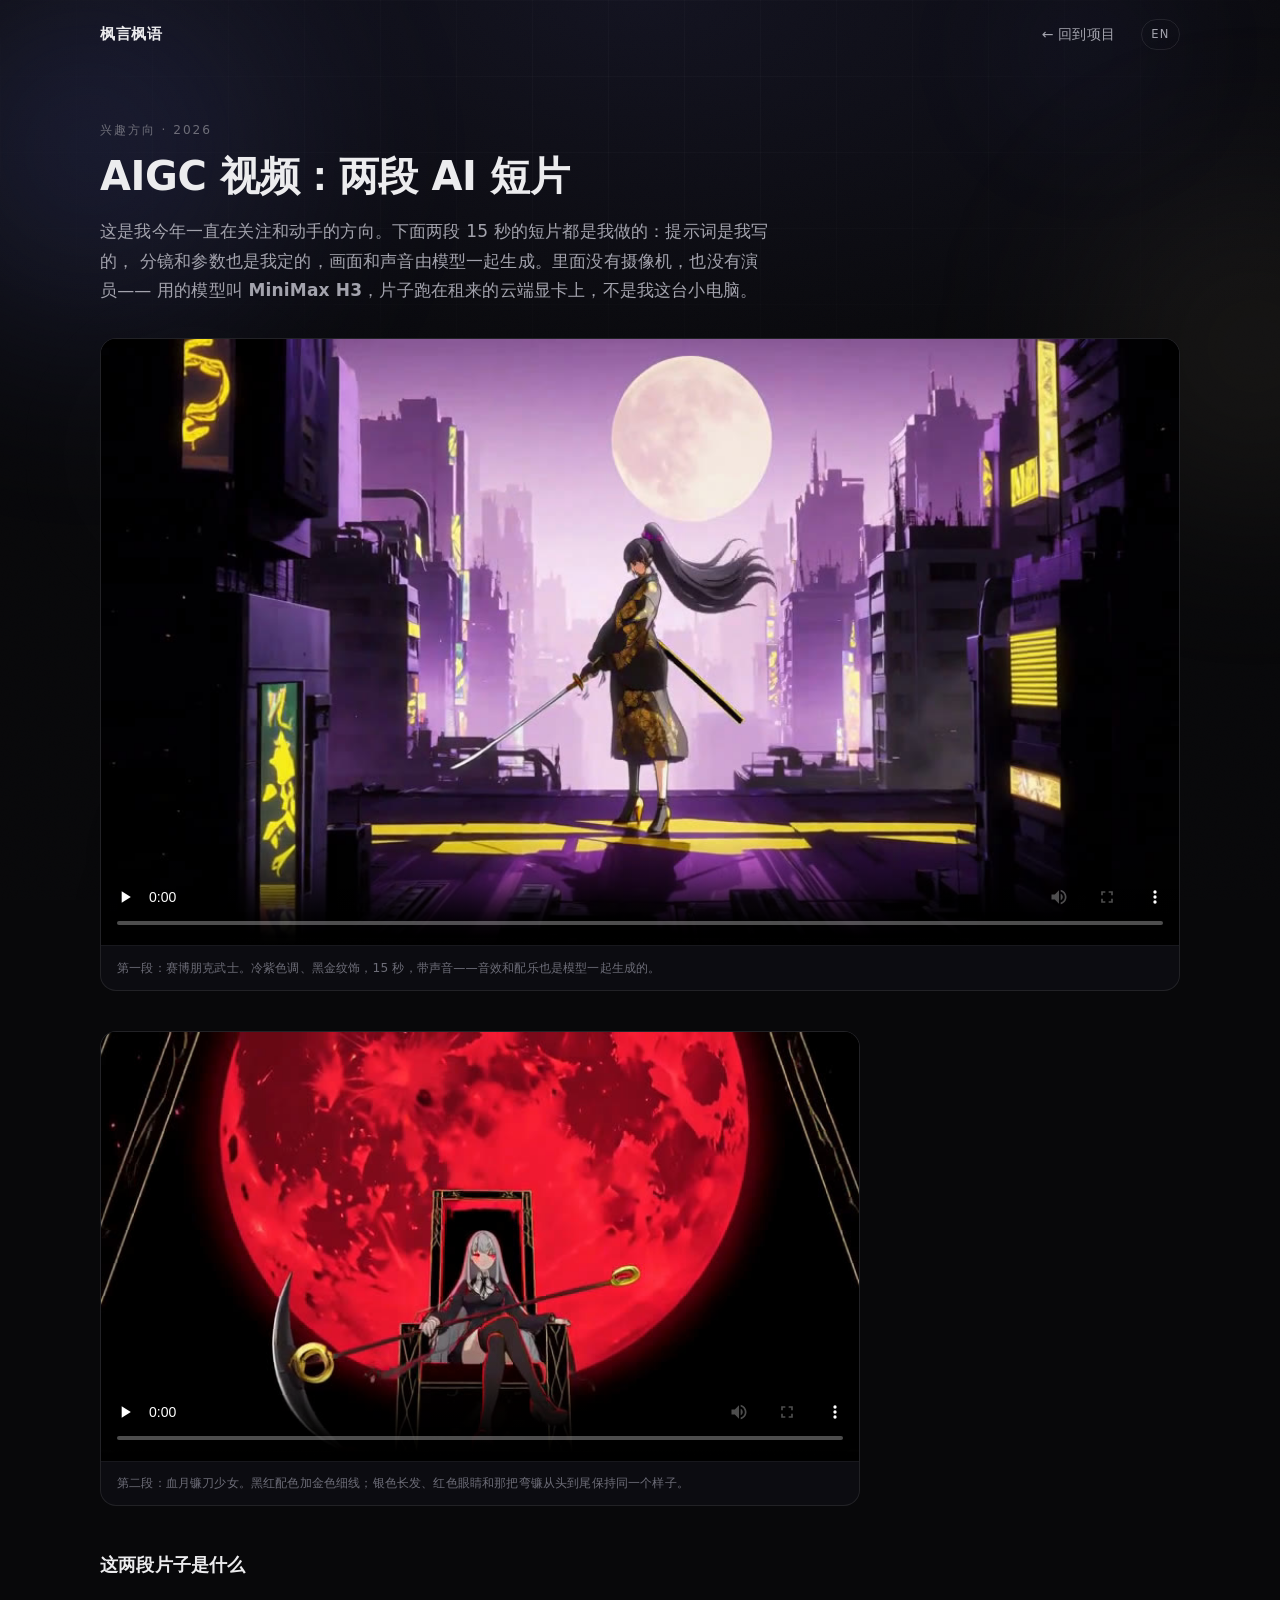
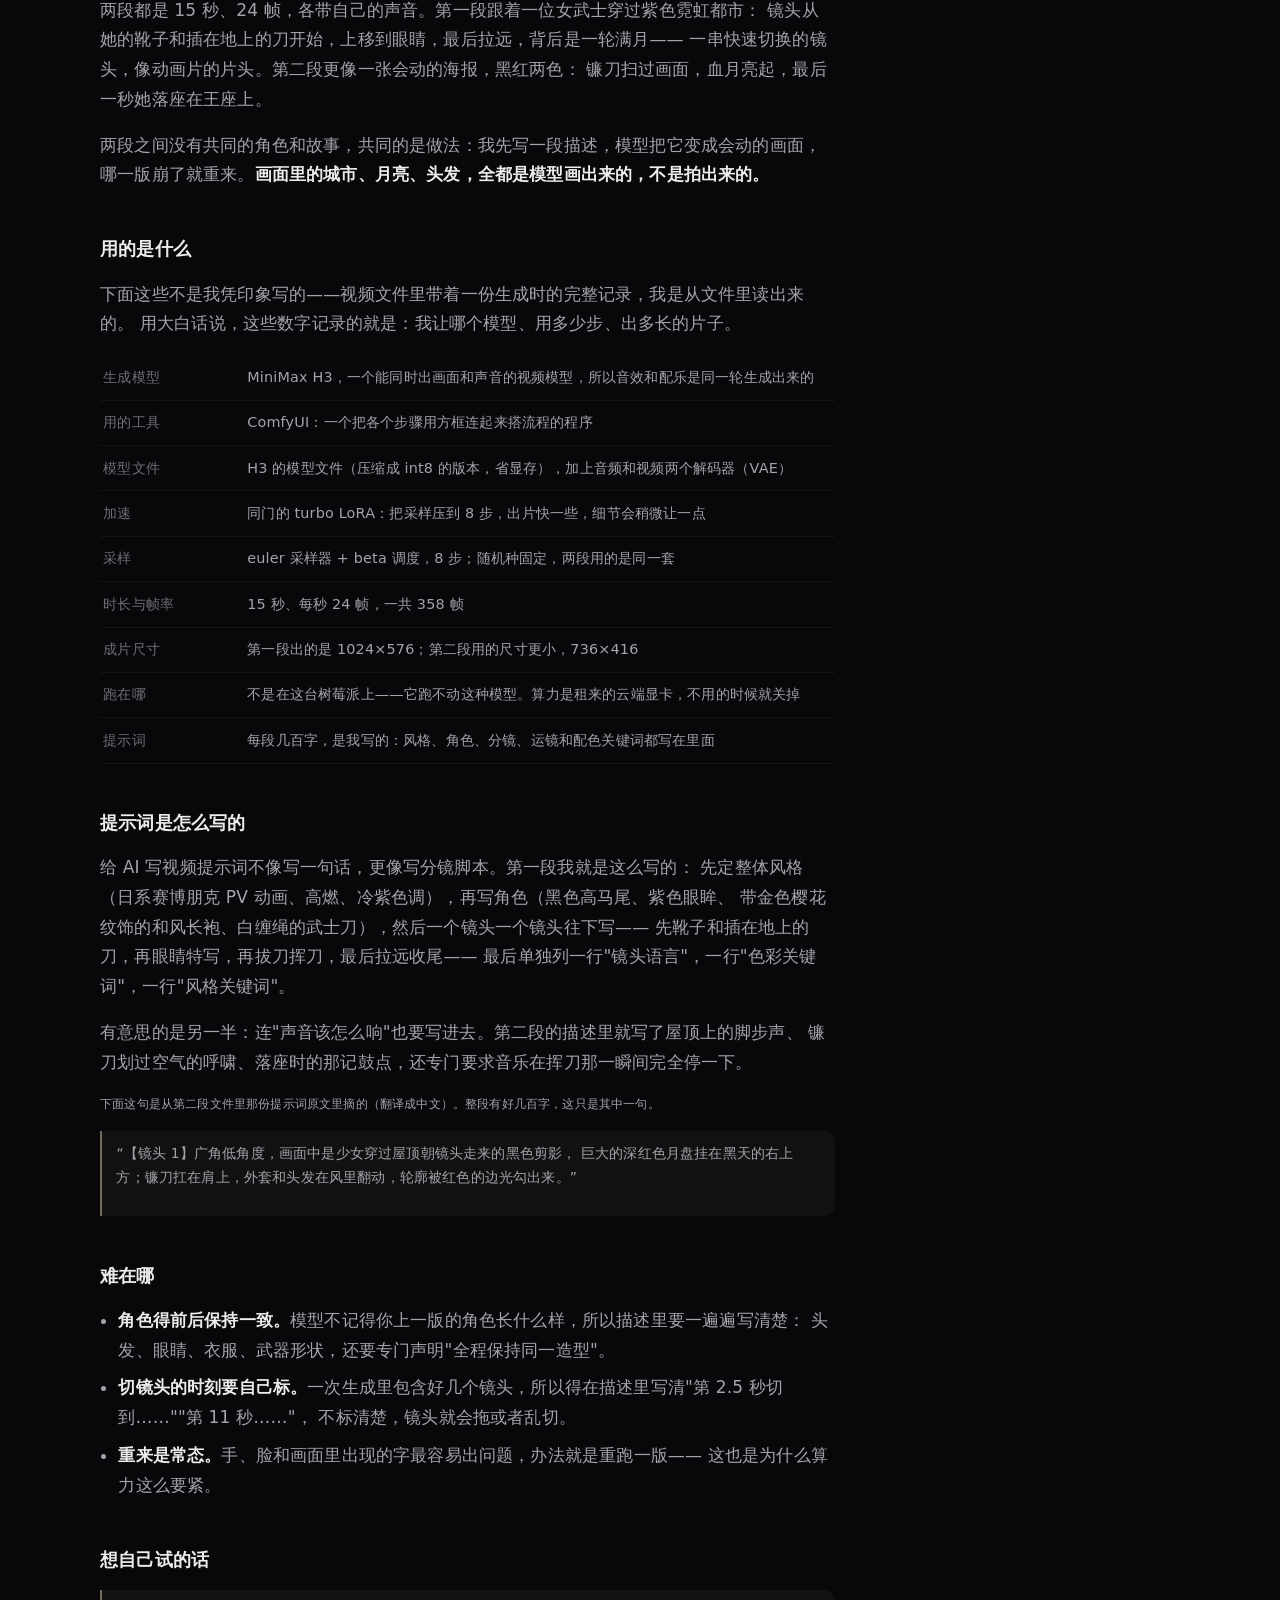
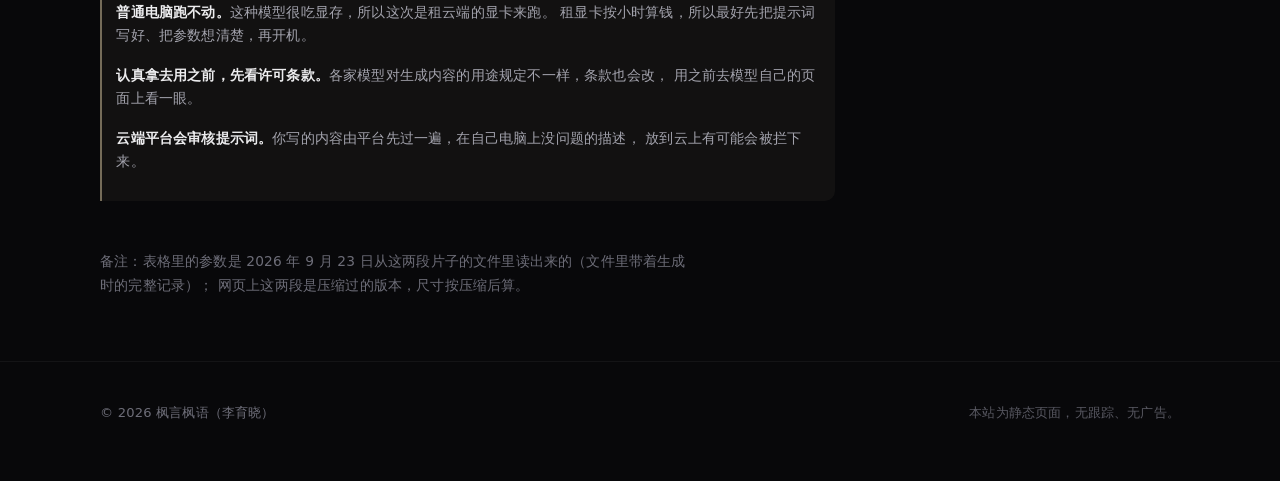
==== projects/aigc.html @ 2cfdd67f "AIGC 板块新增两段 AI 短片 + 详情页 projects/aigc.html - 新建 projects/aigc.html：两段 15 秒成片（紫色赛博朋克武士 / 黑红血月镰刀少女），  " ====
<!DOCTYPE html>
<html lang="zh-CN">
<head>
<meta charset="utf-8">
<meta name="viewport" content="width=device-width, initial-scale=1">
<title data-en="AIGC video · Feng Yan Feng Yu">AIGC 视频：两段 AI 短片 · 枫言枫语</title>
<meta name="description" content="两段 15 秒的 AI 生成短片：冷紫色调的赛博朋克武士、黑红色调的血月镰刀少女。画面和声音都由模型生成，用的模型是 MiniMax H3，提示词、分镜和参数都是我自己写的。这一页放成片，也说清它们是怎么做出来的。"
      data-en-content="Two 15-second AI-generated short clips: a cyberpunk swordswoman in cold purple, and a scythe girl under a blood moon in black and red. Picture and sound both come out of the model; the model is MiniMax H3, and the prompts, shot list and settings are written by me. This page shows the clips and explains how they were made.">
<meta name="theme-color" content="#08080a">
<link rel="icon" href="data:image/svg+xml,%3Csvg xmlns='http://www.w3.org/2000/svg' viewBox='0 0 64 64'%3E%3Crect width='64' height='64' rx='14' fill='%230d0d12'/%3E%3Crect x='12' y='17' width='40' height='30' rx='7' fill='%23ececee'/%3E%3Ccircle cx='23' cy='32' r='4' fill='%23d9c8a1'/%3E%3Crect x='33' y='29' width='13' height='6' rx='3' fill='%230d0d12'/%3E%3C/svg%3E">
<script>
  document.documentElement.classList.add('js');
  /* 上次选了英文就先把标记打上（文字由 assets/main.js 换），免得版式先闪一下中文的 */
  try {
    if (localStorage.getItem('site-lang') === 'en') document.documentElement.classList.add('lang-en');
  } catch (e) {}
</script>
<link rel="stylesheet" href="../assets/style.css?v=20260923a">
</head>
<body>

<a class="skip" href="#main" data-en="Skip to content">跳到正文</a>

<div class="bg" aria-hidden="true">
  <div class="bg__far" data-depth="0.10">
    <span class="blob blob--1"></span>
    <span class="blob blob--2"></span>
    <span class="blob blob--3"></span>
  </div>
  <div class="bg__mid" data-depth="0.26">
    <span class="glow glow--1"></span>
    <span class="glow glow--2"></span>
  </div>
  <div class="bg__grid"></div>
  <div class="bg__noise"></div>
</div>

<header class="nav" id="nav">
  <div class="wrap nav__inner">
    <a class="nav__brand" href="../index.html">枫言枫语</a>
    <nav class="nav__links" aria-label="页面导航" data-en-aria-label="Page navigation">
      <a href="../index.html#projects" data-en="← Back to projects">← 回到项目</a>
      <button class="nav__lang" id="langBtn" type="button" aria-label="Switch to English">EN</button>
    </nav>
  </div>
</header>

<main class="doc wrap" id="main">
  <p class="doc__meta reveal" data-en="Interest · 2026">兴趣方向 · 2026</p>
  <h1 class="doc__title reveal" style="--d:.06s" data-en="AIGC video: two AI short clips">AIGC 视频：两段 AI 短片</h1>
  <p class="doc__lead reveal" style="--d:.12s"
     data-en-html="This is the direction I have been following and learning this year. The two 15-second clips below are both mine: I wrote the prompts, chose the shots and set the parameters, and the model produced the picture and the sound together. There is no camera and no actor — everything in them was generated by a model called <b>MiniMax H3</b>, and the work ran on a rented cloud GPU rather than on my own little computer.">
    这是我今年一直在关注和动手的方向。下面两段 15 秒的短片都是我做的：提示词是我写的，
    分镜和参数也是我定的，画面和声音由模型一起生成。里面没有摄像机，也没有演员——
    用的模型叫 <b>MiniMax H3</b>，片子跑在租来的云端显卡上，不是我这台小电脑。
  </p>

  <figure class="doc__figure reveal" style="--d:.18s">
    <video class="doc__video" controls playsinline preload="none"
           width="1024" height="576"
           poster="../assets/img/aigc-sword-poster.jpg"
           aria-label="播放第一段短片：紫色赛博都市里的女武士" data-en-aria-label="Play the first clip: a swordswoman in a purple cyberpunk city">
      <source src="../assets/video/aigc-sword.mp4" type="video/mp4">
      <p data-en-html="Your browser cannot play this video directly. <a href=&quot;../assets/video/aigc-sword.mp4&quot;>Download it here</a>.">
        你的浏览器不能直接播放这段视频，<a href="../assets/video/aigc-sword.mp4">点这里下载观看</a>。
      </p>
    </video>
    <figcaption data-en="Clip 1: a cyberpunk swordswoman. Cold purple, black-and-gold trim, 15 seconds, with sound — the sound effects and the music were generated by the model as well.">
      第一段：赛博朋克武士。冷紫色调、黑金纹饰，15 秒，带声音——音效和配乐也是模型一起生成的。
    </figcaption>
  </figure>

  <figure class="doc__figure doc__figure--sm reveal">
    <video class="doc__video" controls playsinline preload="none"
           width="736" height="416"
           poster="../assets/img/aigc-reaper-poster.jpg"
           aria-label="播放第二段短片：血月下坐在王座上的镰刀少女" data-en-aria-label="Play the second clip: a scythe girl on a throne under a blood moon">
      <source src="../assets/video/aigc-reaper.mp4" type="video/mp4">
      <p data-en-html="Your browser cannot play this video directly. <a href=&quot;../assets/video/aigc-reaper.mp4&quot;>Download it here</a>.">
        你的浏览器不能直接播放这段视频，<a href="../assets/video/aigc-reaper.mp4">点这里下载观看</a>。
      </p>
    </video>
    <figcaption data-en="Clip 2: a scythe girl under a blood moon. Black, red and thin gold lines; her silver hair, red eyes and the curved scythe stay the same from the first shot to the last.">
      第二段：血月镰刀少女。黑红配色加金色细线；银色长发、红色眼睛和那把弯镰从头到尾保持同一个样子。
    </figcaption>
  </figure>

  <section class="doc__section reveal">
    <h2 data-en="What these two clips are">这两段片子是什么</h2>
    <p data-en="Both are 15 seconds long, 24 frames per second, and both have their own sound. The first follows a swords-woman through a purple neon city: the camera opens on her heels and the sword stuck in the ground, moves up past her eye, and ends on a wide shot with a full moon behind her — a series of quick cuts, like the opening sequence of an anime. The second is a poster-style piece in black and red: the scythe sweeps across the screen, the blood moon lights up, and in the last second she drops back into a throne.">
      两段都是 15 秒、24 帧，各带自己的声音。第一段跟着一位女武士穿过紫色霓虹都市：
      镜头从她的靴子和插在地上的刀开始，上移到眼睛，最后拉远，背后是一轮满月——
      一串快速切换的镜头，像动画片的片头。第二段更像一张会动的海报，黑红两色：
      镰刀扫过画面，血月亮起，最后一秒她落座在王座上。
    </p>
    <p data-en-html="The two clips do not share a character or a story; what they share is the way they were made. I wrote a description for each one, the model turned it into moving pictures, and I re-ran it when a shot came out wrong. <b>Whatever you see in the frame — the city, the moon, her hair — was drawn by the model, not photographed.</b>">
      两段之间没有共同的角色和故事，共同的是做法：我先写一段描述，模型把它变成会动的画面，
      哪一版崩了就重来。<b>画面里的城市、月亮、头发，全都是模型画出来的，不是拍出来的。</b>
    </p>
  </section>

  <section class="doc__section reveal">
    <h2 data-en="What I used">用的是什么</h2>
    <p data-en="These rows are not from memory: the video file itself carries a record of the settings that made it, and I read them out of the file. In plain words, the numbers say: the model, the settings and the length I asked for.">
      下面这些不是我凭印象写的——视频文件里带着一份生成时的完整记录，我是从文件里读出来的。
      用大白话说，这些数字记录的就是：我让哪个模型、用多少步、出多长的片子。
    </p>
    <table class="spec">
      <tbody>
        <tr><th data-en="The model">生成模型</th><td data-en="MiniMax H3 — a video model that makes picture and sound together, so the sound effects and the music are part of the same run">MiniMax H3，一个能同时出画面和声音的视频模型，所以音效和配乐是同一轮生成出来的</td></tr>
        <tr><th data-en="The tool">用的工具</th><td data-en="ComfyUI, a program where you connect boxes on a canvas to build the whole run">ComfyUI：一个把各个步骤用方框连起来搭流程的程序</td></tr>
        <tr><th data-en="Model files">模型文件</th><td data-en="H3 model weights compressed to int8 (so they take less video memory), plus the audio VAE and video VAE">H3 的模型文件（压缩成 int8 的版本，省显存），加上音频和视频两个解码器（VAE）</td></tr>
        <tr><th data-en="Speed-up">加速</th><td data-en="A turbo LoRA from the same family: it cuts the sampling to 8 steps, at the cost of a little detail">同门的 turbo LoRA：把采样压到 8 步，出片快一些，细节会稍微让一点</td></tr>
        <tr><th data-en="Sampling">采样</th><td data-en="euler sampler, beta schedule, 8 steps, fixed seed — the same setting for both clips">euler 采样器 + beta 调度，8 步；随机种固定，两段用的是同一套</td></tr>
        <tr><th data-en="Length and frame rate">时长与帧率</th><td data-en="15 seconds, 24 frames per second — 358 frames in all">15 秒、每秒 24 帧，一共 358 帧</td></tr>
        <tr><th data-en="Output size">成片尺寸</th><td data-en="Clip 1 came out at 1024×576; clip 2 was made at a smaller size, 736×416">第一段出的是 1024×576；第二段用的尺寸更小，736×416</td></tr>
        <tr><th data-en="Where it ran">跑在哪</th><td data-en="Not on this Raspberry Pi — it cannot run a model like this. The work ran on a rented cloud GPU, and the machine is switched off when I am not using it">不是在这台树莓派上——它跑不动这种模型。算力是租来的云端显卡，不用的时候就关掉</td></tr>
        <tr><th data-en="The prompt">提示词</th><td data-en="Several hundred characters per clip, written by me: the style, the character, the shot list, the camera moves and the colour words">每段几百字，是我写的：风格、角色、分镜、运镜和配色关键词都写在里面</td></tr>
      </tbody>
    </table>
  </section>

  <section class="doc__section reveal">
    <h2 data-en="How the prompt is written">提示词是怎么写的</h2>
    <p data-en="An AI video prompt is not a sentence, it is closer to a shooting script. For the first clip I wrote, in one block: the overall style (a Japanese cyberpunk promo animation, high-energy, cold purple), the character (black high ponytail, purple eyes, a kimono coat with gold sakura patterns, a sword with a white-wrapped hilt), then the shots one by one — heels and the sword first, then her eye, then the drawing of the blade, then a pull-back — and finally a line each for camera language, colour and style.">
      给 AI 写视频提示词不像写一句话，更像写分镜脚本。第一段我就是这么写的：
      先定整体风格（日系赛博朋克 PV 动画、高燃、冷紫色调），再写角色（黑色高马尾、紫色眼眸、
      带金色樱花纹饰的和风长袍、白缠绳的武士刀），然后一个镜头一个镜头往下写——
      先靴子和插在地上的刀，再眼睛特写，再拔刀挥刀，最后拉远收尾——
      最后单独列一行"镜头语言"，一行"色彩关键词"，一行"风格关键词"。
    </p>
    <p data-en="The interesting part is the other side of it: I also have to write down what the sound should be. The second clip's description lists the footsteps on the rooftop, the whistle of the scythe, the drum roll when she falls into the throne, and even asks the music to cut out for a split second at the slash.">
      有意思的是另一半：连"声音该怎么响"也要写进去。第二段的描述里就写了屋顶上的脚步声、
      镰刀划过空气的呼啸、落座时的那记鼓点，还专门要求音乐在挥刀那一瞬间完全停一下。
    </p>
    <p class="doc__source" data-en-html="The lines below are quoted from the prompt stored inside the second clip's file (translated). It is one quoted line out of several hundred characters.">
      下面这句是从第二段文件里那份提示词原文里摘的（翻译成中文）。整段有好几百字，这只是其中一句。
    </p>
    <div class="note">
      <p data-en="“[Shot 1] A wide low-angle shot frames the dark silhouette of a girl walking across a rooftop toward the camera, a huge flat deep-crimson moon disc hanging in the upper right of the black sky; the scythe rests on her shoulder, her coat and hair whip in the wind, her outline rimmed with crimson light.”">
        “【镜头 1】广角低角度，画面中是少女穿过屋顶朝镜头走来的黑色剪影，
        巨大的深红色月盘挂在黑天的右上方；镰刀扛在肩上，外套和头发在风里翻动，轮廓被红色的边光勾出来。”
      </p>
    </div>
  </section>

  <section class="doc__section reveal">
    <h2 data-en="Where it gets hard">难在哪</h2>
    <ul>
      <li data-en-html="<b>Keeping the character the same.</b> The model does not remember your character between runs, so every line of the description has to nail her down — hair, eyes, clothes, the shape of the weapon — and the prompt has to say that she keeps this look from the first shot to the last.">
        <b>角色得前后保持一致。</b>模型不记得你上一版的角色长什么样，所以描述里要一遍遍写清楚：
        头发、眼睛、衣服、武器形状，还要专门声明"全程保持同一造型"。
      </li>
      <li data-en-html="<b>Telling the model when to cut.</b> Since one run produces many shots, the description has to time them — “at 00:02.500, cut to …”, “at 00:11.000, …” — otherwise the shots drift or run long.">
        <b>切镜头的时刻要自己标。</b>一次生成里包含好几个镜头，所以得在描述里写清"第 2.5 秒切到……""第 11 秒……"，
        不标清楚，镜头就会拖或者乱切。
      </li>
      <li data-en-html="<b>Rerunning is normal.</b> Hands, faces and letters inside the frame are the usual places where a take goes wrong, and the way to deal with it is to run it again — which is also why the compute matters.">
        <b>重来是常态。</b>手、脸和画面里出现的字最容易出问题，办法就是重跑一版——
        这也是为什么算力这么要紧。
      </li>
    </ul>
  </section>

  <section class="doc__section reveal">
    <h2 data-en="If you want to try it yourself">想自己试的话</h2>
    <div class="note">
      <p data-en-html="<b>A single ordinary computer will not do.</b> A model like this needs a large video memory; that is why the work ran on a rented cloud GPU. Renting is billed by the hour, so it is worth writing the prompt well before switching the machine on.">
        <b>普通电脑跑不动。</b>这种模型很吃显存，所以这次是租云端的显卡来跑。
        租显卡按小时算钱，所以最好先把提示词写好、把参数想清楚，再开机。
      </p>
      <p data-en-html="<b>Check the licence before you use it for anything serious.</b> Models differ in what they allow you to do with the clips you make, and the terms change over time; read the model's own page first.">
        <b>认真拿去用之前，先看许可条款。</b>各家模型对生成内容的用途规定不一样，条款也会改，
        用之前去模型自己的页面上看一眼。
      </p>
      <p data-en-html="<b>Cloud services review what you ask for.</b> Prompts are checked on the platform side, so a description that is fine at home may be refused online.">
        <b>云端平台会审核提示词。</b>你写的内容由平台先过一遍，在自己电脑上没问题的描述，
        放到云上有可能会被拦下来。
      </p>
    </div>
  </section>

  <p class="doc__foot doc__source reveal"
     data-en-html="Notes: the settings in the table were read out of the clip files on 23 September 2026 (the files carry a full record of the run). The clips were re-encoded for the web, so the sizes here are what the web versions use.">
    备注：表格里的参数是 2026 年 9 月 23 日从这两段片子的文件里读出来的（文件里带着生成时的完整记录）；
    网页上这两段是压缩过的版本，尺寸按压缩后算。
  </p>
</main>

<footer class="footer">
  <div class="wrap footer__inner">
    <span>© <span id="year">2026</span> <span data-en="枫言枫语 (Li Yuxiao)">枫言枫语（李育晓）</span></span>
    <span class="footer__dim" data-en="A static page: no tracking, no ads.">本站为静态页面，无跟踪、无广告。</span>
  </div>
</footer>

<script src="../assets/main.js?v=20260923a" defer></script>
</body>
</html>
---- assets/style.css ----
/* ==========================================================================
   个人主页样式
   风格：深色底 + 景深（多层背景）+ 大字排版 + 克制的滚动动效
   设计约束：不加载外部字体、不加载外部库，全部离线可用
   ========================================================================== */

:root {
  --bg:        #08080a;
  --bg-soft:   #0e0e13;
  --fg:        #ececee;
  --fg-dim:    #a3a3ad;
  --fg-mute:   #6d6d78;
  --line:      rgba(255, 255, 255, .09);
  --line-soft: rgba(255, 255, 255, .05);
  --accent:    #d9c8a1;          /* 香槟金：只用于小细节，不刷满 */
  --accent-2:  #7c88ff;          /* 冷光：背景光斑用 */
  --max:       1080px;
  --ease:      cubic-bezier(.22, .61, .36, 1);   /* 全站统一缓动曲线 */
  --dur:       .9s;
  --font: "PingFang SC", "Hiragino Sans GB", "Microsoft YaHei",
          system-ui, -apple-system, "Segoe UI", "Noto Sans CJK SC", sans-serif;
}

*, *::before, *::after { box-sizing: border-box; }

html {
  scroll-behavior: smooth;
  -webkit-text-size-adjust: 100%;
}

body {
  margin: 0;
  background: var(--bg);
  color: var(--fg);
  font-family: var(--font);
  font-size: 17px;
  line-height: 1.75;
  letter-spacing: .01em;
  overflow-x: hidden;
  -webkit-font-smoothing: antialiased;
}

img, svg { max-width: 100%; display: block; }

a { color: inherit; text-decoration: none; }

::selection { background: rgba(217, 200, 161, .28); }

.wrap {
  width: min(100% - 3rem, var(--max));
  margin-inline: auto;
}

.skip {
  position: absolute; left: -9999px; top: 0;
  padding: .6rem 1rem; background: var(--fg); color: var(--bg); z-index: 100;
}
.skip:focus { left: 1rem; top: 1rem; }

:focus-visible {
  outline: 2px solid var(--accent);
  outline-offset: 3px;
  border-radius: 4px;
}

/* --------------------------------------------------------------------------
   背景：三层景深
   far  = 最远的大光斑（几乎看不清，最慢）
   mid  = 中景光晕（慢慢飘）
   grid/noise = 最上层的质感，静止
   -------------------------------------------------------------------------- */
.bg {
  position: fixed;
  inset: 0;
  z-index: 0;
  pointer-events: none;
  overflow: hidden;
  background:
    radial-gradient(120% 80% at 50% 0%, #131320 0%, var(--bg) 58%),
    var(--bg);
}

.bg__far, .bg__mid {
  position: absolute;
  inset: -20% -10%;
  will-change: transform;
}

.blob {
  position: absolute;
  border-radius: 50%;
  filter: blur(90px);
  opacity: .5;
}
.blob--1 {
  width: 46vw; height: 46vw; left: -6vw; top: 4vh;
  background: radial-gradient(circle, rgba(124, 136, 255, .38), transparent 68%);
  animation: drift-a 46s ease-in-out infinite alternate;
}
.blob--2 {
  width: 40vw; height: 40vw; right: -8vw; top: 30vh;
  background: radial-gradient(circle, rgba(217, 200, 161, .22), transparent 68%);
  animation: drift-b 58s ease-in-out infinite alternate;
}
.blob--3 {
  width: 52vw; height: 52vw; left: 22vw; bottom: -22vh;
  background: radial-gradient(circle, rgba(86, 70, 150, .34), transparent 70%);
  animation: drift-c 64s ease-in-out infinite alternate;
}

.glow {
  position: absolute;
  border-radius: 50%;
  filter: blur(60px);
  opacity: .35;
}
.glow--1 {
  width: 26vw; height: 26vw; left: 12vw; top: 52vh;
  background: radial-gradient(circle, rgba(255, 255, 255, .10), transparent 70%);
}
.glow--2 {
  width: 22vw; height: 22vw; right: 14vw; top: 10vh;
  background: radial-gradient(circle, rgba(124, 136, 255, .18), transparent 70%);
}

@keyframes drift-a {
  from { transform: translate3d(0, 0, 0) scale(1); }
  to   { transform: translate3d(5vw, 6vh, 0) scale(1.12); }
}
@keyframes drift-b {
  from { transform: translate3d(0, 0, 0) scale(1.06); }
  to   { transform: translate3d(-6vw, -5vh, 0) scale(1); }
}
@keyframes drift-c {
  from { transform: translate3d(0, 0, 0) scale(1); }
  to   { transform: translate3d(-4vw, -7vh, 0) scale(1.1); }
}

/* 细网格：只在上半屏可见，避免整屏噪 */
.bg__grid {
  position: absolute;
  inset: 0;
  background-image:
    linear-gradient(to right, var(--line-soft) 1px, transparent 1px),
    linear-gradient(to bottom, var(--line-soft) 1px, transparent 1px);
  background-size: 76px 76px;
  mask-image: radial-gradient(90% 60% at 50% 12%, #000 0%, transparent 78%);
  -webkit-mask-image: radial-gradient(90% 60% at 50% 12%, #000 0%, transparent 78%);
  opacity: .55;
}

/* 颗粒质感：让大面积深色不至于"死黑" */
.bg__noise {
  position: absolute;
  inset: 0;
  background-image: url("data:image/svg+xml,%3Csvg xmlns='http://www.w3.org/2000/svg' width='160' height='160'%3E%3Cfilter id='n'%3E%3CfeTurbulence type='fractalNoise' baseFrequency='.85' numOctaves='3'/%3E%3C/filter%3E%3Crect width='100%25' height='100%25' filter='url(%23n)'/%3E%3C/svg%3E");
  opacity: .035;
  mix-blend-mode: overlay;
}

/* 跟随鼠标的柔光：制造"打光"的感觉 */
.spotlight {
  position: fixed;
  inset: 0;
  z-index: 1;
  pointer-events: none;
  opacity: 0;
  transition: opacity 1.2s var(--ease);
  background: radial-gradient(
    420px circle at var(--mx, 50%) var(--my, 20%),
    rgba(217, 200, 161, .07),
    transparent 62%
  );
}
.spotlight.is-on { opacity: 1; }

/* --------------------------------------------------------------------------
   导航
   -------------------------------------------------------------------------- */
.nav {
  position: fixed;
  top: 0; left: 0; right: 0;
  z-index: 10;
  border-bottom: 1px solid transparent;
  transition: background-color .5s var(--ease), border-color .5s var(--ease),
              backdrop-filter .5s var(--ease);
}
.nav.is-scrolled {
  background: rgba(8, 8, 10, .62);
  backdrop-filter: blur(14px) saturate(140%);
  -webkit-backdrop-filter: blur(14px) saturate(140%);
  border-bottom-color: var(--line-soft);
}
.nav__inner {
  display: flex;
  align-items: center;
  justify-content: space-between;
  height: 68px;
  gap: 1rem;
}
.nav__brand {
  font-weight: 650;
  letter-spacing: .04em;
  font-size: .95rem;
}
.nav__links {
  display: flex;
  gap: 1.6rem;
  font-size: .88rem;
  color: var(--fg-dim);
}
.nav__links a {
  position: relative;
  padding-block: .2rem;
  transition: color .35s var(--ease);
}
.nav__links a::after {
  content: "";
  position: absolute;
  left: 0; right: 0; bottom: 0;
  height: 1px;
  background: var(--accent);
  transform: scaleX(0);
  transform-origin: left;
  transition: transform .45s var(--ease);
}
.nav__links a:hover { color: var(--fg); }
.nav__links a:hover::after { transform: scaleX(1); }

/* 语言按钮：中文界面显示「EN」、英文界面显示「中」（字由 assets/main.js 写）。
   做成一枚小胶囊，和导航文字同一个色系，鼠标移上去才亮起来 */
.nav__lang {
  font: inherit;
  font-size: .72rem;
  line-height: 1.6;
  letter-spacing: .1em;
  padding: .12rem .6rem;
  color: var(--fg-dim);
  background: transparent;
  border: 1px solid var(--line);
  border-radius: 999px;
  cursor: pointer;
  transition: color .35s var(--ease), border-color .35s var(--ease),
              background-color .35s var(--ease);
}
.nav__lang:hover {
  color: var(--accent);
  border-color: rgba(217, 200, 161, .55);
  background: rgba(217, 200, 161, .07);
}

/* --------------------------------------------------------------------------
   首屏
   -------------------------------------------------------------------------- */
main { position: relative; z-index: 2; }

.hero {
  min-height: 100svh;
  display: flex;
  align-items: center;
  padding: 7rem 0 5rem;
}

.hero__eyebrow {
  margin: 0 0 1.6rem;
  font-size: .8rem;
  letter-spacing: .28em;
  text-transform: uppercase;
  color: var(--fg-mute);
}

.hero__name {
  margin: 0;
  font-size: clamp(3.4rem, 13.5vw, 9.6rem);
  font-weight: 800;
  line-height: .92;
  letter-spacing: -.045em;
}
.line { display: block; overflow: hidden; }
.line__in {
  display: block;
  background: linear-gradient(180deg, #ffffff 12%, #b9b9c4 96%);
  -webkit-background-clip: text;
  background-clip: text;
  color: transparent;
}

.hero__typed {
  margin: 1.4rem 0 0;
  font-size: clamp(.95rem, 1.6vw, 1.05rem);
  color: var(--fg-mute);
  min-height: 1.9em;
}
.hero__typed-text { color: var(--accent); }
.caret {
  display: inline-block;
  color: var(--accent);
  animation: blink 1.1s steps(1) infinite;
}
@keyframes blink { 50% { opacity: 0; } }

.hero__cta {
  display: flex;
  flex-wrap: wrap;
  gap: .9rem;
  margin-top: 2.6rem;
}

.btn {
  display: inline-flex;
  align-items: center;
  gap: .5rem;
  padding: .78rem 1.5rem;
  border: 1px solid var(--line);
  border-radius: 999px;
  background: rgba(255, 255, 255, .02);
  color: var(--fg);
  font: inherit;
  font-size: .92rem;
  cursor: pointer;
  transition: transform .45s var(--ease), border-color .45s var(--ease),
              background-color .45s var(--ease), color .45s var(--ease);
}
.btn:hover {
  transform: translateY(-2px);
  border-color: rgba(217, 200, 161, .45);
  background: rgba(255, 255, 255, .05);
}
.btn--primary {
  background: var(--fg);
  color: #0a0a0c;
  border-color: transparent;
  font-weight: 600;
}
.btn--primary:hover { background: #fff; }

.hero__scroll {
  display: flex;
  align-items: center;
  gap: .8rem;
  margin-top: 4.5rem;
  font-size: .76rem;
  letter-spacing: .22em;
  text-transform: uppercase;
  color: var(--fg-mute);
}
.hero__scroll-line {
  width: 68px;
  height: 1px;
  background: linear-gradient(90deg, var(--fg-mute), transparent);
  animation: sweep 3.4s var(--ease) infinite;
  transform-origin: left;
}
@keyframes sweep {
  0%, 100% { transform: scaleX(.35); opacity: .5; }
  50%      { transform: scaleX(1);   opacity: 1; }
}

/* --------------------------------------------------------------------------
   内容区块
   -------------------------------------------------------------------------- */
.section {
  padding: clamp(5rem, 12vw, 9rem) 0;
  border-top: 1px solid var(--line-soft);
}
.section__index {
  margin: 0 0 .6rem;
  font-size: .78rem;
  letter-spacing: .3em;
  color: var(--accent);
  opacity: .75;
}
.section__title {
  margin: 0 0 2.4rem;
  font-size: clamp(1.9rem, 4.6vw, 3.1rem);
  font-weight: 700;
  letter-spacing: -.025em;
  line-height: 1.1;
}
/* 正文保持 62ch 的舒适阅读宽度，作品区的卡片想铺满整栏 */
.section__body { max-width: 62ch; }
#projects .section__body { max-width: 100%; }

.lead {
  font-size: clamp(1.05rem, 1.9vw, 1.28rem);
  color: var(--fg);
  line-height: 1.7;
}
.section__body p { color: var(--fg-dim); }
.hint {
  margin-top: 1.8rem;
  padding-left: 1rem;
  border-left: 2px solid var(--line);
  font-size: .88rem;
  color: var(--fg-mute);
}

.skills { margin: 0; }
.skills__group {
  display: grid;
  grid-template-columns: 8rem 1fr;
  gap: 1rem;
  padding: 1.05rem 0;
  border-top: 1px solid var(--line-soft);
}
.skills__group:last-child { border-bottom: 1px solid var(--line-soft); }
.skills dt { color: var(--fg-mute); font-size: .88rem; letter-spacing: .08em; }
.skills dd { margin: 0; display: flex; flex-wrap: wrap; gap: .5rem; }

.tag {
  display: inline-block;
  padding: .3rem .8rem;
  border: 1px solid var(--line);
  border-radius: 999px;
  font-size: .84rem;
  color: var(--fg-dim);
  background: rgba(255, 255, 255, .02);
  transition: color .4s var(--ease), border-color .4s var(--ease);
}
.tag:hover { color: var(--fg); border-color: rgba(217, 200, 161, .4); }
.tag--sm { font-size: .76rem; padding: .22rem .65rem; }

/* 作品卡片：图在上、字在下；鼠标移上去轻轻浮起 */
.cards {
  display: grid;
  grid-template-columns: repeat(auto-fit, minmax(min(100%, 260px), 1fr));
  gap: 1.1rem;
}
/* 宽屏固定三列：这样"横跨整行"的那张卡片才知道自己占几格
   （用 auto-fit 的话列数是自动算的，横跨整行的卡片会把同一行挤歪） */
@media (min-width: 1000px) {
  .cards { grid-template-columns: repeat(3, 1fr); }
}
.card {
  position: relative;
  display: flex;
  flex-direction: column;
  padding: 0;
  overflow: hidden;
  border: 1px solid var(--line);
  border-radius: 16px;
  background: linear-gradient(180deg, rgba(255, 255, 255, .04), rgba(255, 255, 255, .012));
  transition: transform .6s var(--ease), border-color .6s var(--ease),
              box-shadow .6s var(--ease);
}
.card:hover {
  transform: translateY(-7px);
  border-color: rgba(217, 200, 161, .38);
  box-shadow: 0 30px 70px -40px rgba(0, 0, 0, .95),
              0 0 0 1px rgba(217, 200, 161, .06) inset;
}

/* 卡片配图：统一 16:10，三张卡片高矮一致。
   底色是给"图还没下载完"那一刻准备的，避免页面先空一块再弹开 */
.card__media {
  aspect-ratio: 16 / 10;
  overflow: hidden;
  background: #0c0c11;
  border-bottom: 1px solid var(--line);
}
.card__media img {
  display: block;
  width: 100%;
  height: 100%;
  object-fit: cover;
  transition: transform .8s var(--ease);
}
.card:hover .card__media img { transform: scale(1.03); }
/* 整行大卡片：图在左、字在右。手机上还是一列（图在上、字在下），
   因为窄屏左右分栏会把字挤成一条线 */
.card--wide { grid-column: 1 / -1; }
/* 大卡片配图是正方形：手机上图在上（正方形），电脑上图在左（高度跟着文字走），
   两种情况下裁掉的都很少 */
.card--wide .card__media { aspect-ratio: 1 / 1; }
@media (min-width: 761px) {
  .card--wide { flex-direction: row; }
  .card--wide .card__media {
    flex: 0 0 42%;
    width: 42%;
    aspect-ratio: auto;          /* 高度交给右边的文字决定，图跟着拉伸铺满 */
    border-bottom: 0;
    border-right: 1px solid var(--line);
  }
  .card--wide .card__body { padding: 1.6rem 1.8rem 1.7rem; }
}
/* 老浏览器不认识 aspect-ratio 时，用 padding 撑出同样的高度 */
@supports not (aspect-ratio: 16 / 10) {
  .card__media { height: 0; padding-bottom: 62.5%; }
  .card__media img { position: absolute; inset: 0; height: auto; }
  /* 大卡片不参与这套：它靠右边文字的高度撑着 */
  .card--wide .card__media { height: auto; padding-bottom: 0; }
  .card--wide .card__media img { position: static; height: 100%; }
}

.card__body { padding: 1.35rem 1.5rem 1.5rem; }
.card__meta {
  margin: 0 0 .7rem;
  font-size: .76rem;
  letter-spacing: .16em;
  text-transform: uppercase;
  color: var(--fg-mute);
}
.card__title {
  margin: 0 0 .6rem;
  font-size: 1.2rem;
  font-weight: 650;
  letter-spacing: -.01em;
}
.card__desc {
  margin: 0 0 1.1rem;
  font-size: .92rem;
  color: var(--fg-dim);
}
.card__tags { margin: 0; display: flex; flex-wrap: wrap; gap: .4rem; }

/* 卡片里的"注意事项"：左边一道香槟金的竖线，跟正文区分开，
   但不喊不叫——访客扫一眼就知道这段是坑，不是介绍 */
.card__note {
  margin: 0 0 1.1rem;
  padding: .6rem .8rem;
  border-left: 2px solid rgba(217, 200, 161, .5);
  border-radius: 0 10px 10px 0;
  background: rgba(217, 200, 161, .05);
  font-size: .8rem;
  line-height: 1.65;
  color: var(--fg-dim);
}
/* 卡片里的出处/署名一行：比正文更小更淡，链接照样看得见 */
.card__credit {
  margin: 0 0 1.1rem;
  font-size: .76rem;
  line-height: 1.6;
  color: var(--fg-mute);
}
.card__credit a {
  color: var(--accent);
  text-decoration: underline;
  text-underline-offset: 3px;
}
/* 卡片最下面那句"看详情"：整张卡片里唯一明确的行动指引，所以给足颜色 */
.card__more {
  margin: 1.1rem 0 0;
  padding-top: .9rem;
  border-top: 1px solid var(--line-soft);
  font-size: .82rem;
}
.card__more a { color: var(--accent); }
.card__more a:hover { color: var(--fg); }
/* 标题和配图都可以点进详情页，鼠标移上去给个暗示 */
.card__title a:hover,
.card__media a:hover { color: var(--accent); }

/* --------------------------------------------------------------------------
   音乐墙：几张封面分给几列，每列各走各的（有的往上、有的往下、快慢也不同）
   - 谁去哪一列由脚本定：第 1 张→第 1 列、第 2 张→第 2 列……转回来再放第 6 张。
     所以每一列装的都是不同的专辑，屏幕上永远不会出现两张一样的封面
   - 每列的内容放两份：滚到一半正好接上开头，所以看不出接缝
   - 列数也由脚本按屏幕宽度定（宽屏 5 列 → 手机 2 列），见 main.js
   - 鼠标停在哪一列上，那一列就暂停
   -------------------------------------------------------------------------- */
.wall {
  --gap: clamp(.6rem, 1.1vw, 1rem);
  display: flex;
  gap: var(--gap);
  width: 100%;
  height: clamp(360px, 56vh, 600px);
  margin-top: clamp(2rem, 4.5vw, 3.2rem);
  /* 两侧留一点边距：让封面墙比正文宽、但不贴着屏幕边（贴着边看起来像被切掉） */
  padding-inline: clamp(1.1rem, 3.2vw, 3.5rem);
  overflow: hidden;                       /* 露到框外的封面切掉 */
  /* 上下边缘化开，像从页面里长出来、又淡出去 */
  -webkit-mask-image: linear-gradient(to bottom, transparent, #000 11%, #000 89%, transparent);
  mask-image: linear-gradient(to bottom, transparent, #000 11%, #000 89%, transparent);
}

/* 脚本没跑起来时：只有一列，可以自己上下滚，内容一样看得到 */
.wall { overflow-y: auto; overflow-x: hidden; }
.js .wall { overflow-y: hidden; }

/* max-width 是给"脚本没跑起来"准备的兜底：那时只有一列，
   没有这个宽度上限，一张封面会被拉得跟屏幕一样大 */
.wall__col { flex: 1 1 0; min-width: 0; max-width: 360px; }

.wall__track {
  margin: 0;
  padding: 0;
  list-style: none;
  display: flex;
  flex-direction: column;
  animation: wall-scroll 60s linear infinite;   /* 具体时长由脚本按每列的封面数算 */
  will-change: transform;
}
.wall__track--down { animation-direction: reverse; }
.wall__col:hover .wall__track,
.wall__col:active .wall__track,
.wall__col:focus-within .wall__track { animation-play-state: paused; }

/* 走完一半正好是一份完整列表，接回开头看不出跳 */
@keyframes wall-scroll {
  from { transform: translate3d(0, 0, 0); }
  to   { transform: translate3d(0, -50%, 0); }
}

.tile {
  position: relative;
  margin: 0 0 var(--gap);
  border: 1px solid var(--line);
  border-radius: 14px;
  overflow: hidden;
  background: #0c0c11;                    /* 图还没加载出来时的底色 */
  transition: transform .6s var(--ease), border-color .6s var(--ease),
              box-shadow .6s var(--ease);
}
.tile img { display: block; width: 100%; height: auto; }
.tile:hover {
  transform: translateY(-6px);
  border-color: rgba(217, 200, 161, .42);
  box-shadow: 0 26px 60px -38px rgba(0, 0, 0, .95);
}

/* 整张封面就是一个按钮（点了弹出"用哪个软件听"）：按钮的默认样式要清掉，才像一张图 */
.tile__link {
  display: block;
  width: 100%;
  padding: 0;
  border: 0;
  font: inherit;
  color: inherit;
  text-align: left;
  background: none;
  cursor: pointer;
}
.tile__link:focus-visible { outline: 2px solid var(--accent); outline-offset: -3px; }

/* 右上角的小角标：鼠标移上去（或键盘选中）才露出来，触屏设备上一直显示 */
.tile__play {
  position: absolute;
  top: .5rem;
  right: .5rem;
  padding: .22rem .5rem;
  border-radius: 999px;
  font-size: .68rem;
  letter-spacing: .02em;
  color: #0b0b0f;
  background: var(--accent);
  opacity: 0;
  transform: translateY(-4px);
  transition: opacity .35s var(--ease), transform .35s var(--ease);
}
.tile:hover .tile__play,
.tile:focus-within .tile__play { opacity: 1; transform: none; }
@media (hover: none) { .tile__play { opacity: 1; transform: none; } }

.tile__cap {
  position: absolute;
  left: 0; right: 0; bottom: 0;
  display: flex;
  flex-direction: column;
  gap: .1rem;
  padding: .55rem .65rem .5rem;
  font-size: .76rem;
  line-height: 1.35;
  color: var(--fg);
  background: linear-gradient(to top, rgba(6, 6, 9, .94), rgba(6, 6, 9, .5) 60%, transparent);
}
.tile__cap b { font-weight: 600; letter-spacing: -.01em; }
.tile__cap i { font-style: normal; font-size: .72rem; color: var(--fg-dim); }

/* --------------------------------------------------------------------------
   「用哪个软件听」面板：平时藏起来（hidden），点封面才出现
   手机从底部升上来（手指好按），电脑是屏幕中间的小卡片
   -------------------------------------------------------------------------- */
.picker {
  position: fixed;
  inset: 0;
  z-index: 80;
  display: flex;
  align-items: flex-end;
  justify-content: center;
}
.picker[hidden] { display: none; }

.picker__mask {
  position: absolute;
  inset: 0;
  background: rgba(4, 4, 6, .7);
  -webkit-backdrop-filter: blur(4px);
  backdrop-filter: blur(4px);
  animation: picker-fade .26s var(--ease) both;
}

.picker__card {
  position: relative;
  width: 100%;
  max-width: 460px;
  padding: 1.15rem 1.15rem calc(1.2rem + env(safe-area-inset-bottom));
  border: 1px solid var(--line);
  border-radius: 20px 20px 0 0;
  background: var(--bg-soft);
  box-shadow: 0 -30px 70px -34px rgba(0, 0, 0, .96);
  animation: picker-up .34s var(--ease) both;
}

.picker__title { margin: 0; font-size: 1.02rem; font-weight: 600; }
.picker__song { margin: .2rem 0 1rem; font-size: .84rem; color: var(--fg-dim); }
.picker__hint {
  margin: -.55rem 0 .95rem;
  font-size: .72rem;
  line-height: 1.5;
  color: var(--fg-mute);
}

.picker__list {
  margin: 0 0 .9rem;
  padding: 0;
  list-style: none;
  display: grid;
  grid-template-columns: 1fr 1fr;
  gap: .5rem;
}
/* 点过平台名之后才出现的那行提示：文案（"正在试着打开…"或"微信里跳不了…"）
   和链接都由 assets/main.js 写进去，这里只管排版。 */
.picker__note {
  margin: -.35rem 0 .9rem;
  font-size: .76rem;
  line-height: 1.6;
  color: var(--fg-dim);
  text-align: center;
}
.picker__note[hidden] { display: none; }
.picker__note a {
  margin-left: .35rem;
  color: var(--accent);
  text-decoration: underline;
  text-underline-offset: 3px;
  white-space: nowrap;      /* "点这里用网页打开"别被拆成两行 */
}
/* 平台是单数个时（现在是 5 个），最后那个按钮占满整行，不留一个孤零零的半格 */
.picker__list > li:last-child:nth-child(odd) { grid-column: 1 / -1; }

.picker__btn {
  display: block;
  padding: .85rem .6rem;
  border: 1px solid var(--line);
  border-radius: 12px;
  font-size: .86rem;
  text-align: center;
  background: rgba(255, 255, 255, .03);
  transition: transform .3s var(--ease), border-color .3s var(--ease),
              background .3s var(--ease);
}
.picker__btn:hover,
.picker__btn:focus-visible {
  transform: translateY(-2px);
  border-color: rgba(217, 200, 161, .5);
  background: rgba(217, 200, 161, .1);
}

.picker__fallback {
  display: block;
  padding: .7rem .2rem .1rem;
  border-top: 1px solid var(--line-soft);
  font-size: .78rem;
  color: var(--fg-dim);
  text-align: center;
}
.picker__fallback:hover,
.picker__fallback:focus-visible { color: var(--accent); }

.picker__close {
  display: block;
  width: 100%;
  margin-top: .8rem;
  padding: .72rem;
  border: 0;
  border-radius: 999px;
  font: inherit;
  font-size: .84rem;
  color: var(--fg-dim);
  background: rgba(255, 255, 255, .05);
  cursor: pointer;
  transition: color .3s var(--ease), background .3s var(--ease);
}
.picker__close:hover,
.picker__close:focus-visible { color: var(--fg); background: rgba(255, 255, 255, .09); }

@keyframes picker-fade { from { opacity: 0; } to { opacity: 1; } }
@keyframes picker-up {
  from { opacity: 0; transform: translateY(20px); }
  to   { opacity: 1; transform: none; }
}

/* 宽屏：从中间淡入，不用底部抽屉的样子 */
@media (min-width: 761px) {
  .picker { align-items: center; padding: 1.5rem; }
  .picker__card {
    border-radius: 18px;
    padding-bottom: 1.15rem;
    animation-name: picker-in;
  }
}
@keyframes picker-in {
  from { opacity: 0; transform: translateY(10px) scale(.98); }
  to   { opacity: 1; transform: none; }
}

/* 列数：宽屏铺满，窄屏一列列减，手机只留两列 */
/* 联系区 */
.section--contact .section__body { max-width: 100%; }
.mail {
  display: inline-block;
  margin: 1.4rem 0 0;
  font-size: clamp(1.4rem, 5.2vw, 3rem);
  font-weight: 700;
  letter-spacing: -.03em;
  background: linear-gradient(180deg, #fff 10%, #b6b6c1 95%);
  -webkit-background-clip: text;
  background-clip: text;
  color: transparent;
  border-bottom: 1px solid transparent;
  transition: border-color .5s var(--ease);
}
.mail:hover { border-bottom-color: rgba(217, 200, 161, .55); }

/* --------------------------------------------------------------------------
   页脚 + 常驻联系方式
   -------------------------------------------------------------------------- */
.footer {
  position: relative;
  z-index: 2;
  padding: 2.5rem 0 3.5rem;
  border-top: 1px solid var(--line-soft);
}
.footer__inner {
  display: flex;
  flex-wrap: wrap;
  gap: .6rem 1.5rem;
  justify-content: space-between;
  font-size: .82rem;
  color: var(--fg-mute);
}
.footer__dim { color: var(--fg-mute); opacity: .8; }

.sticky-mail {
  position: fixed;
  right: clamp(1rem, 3vw, 2.2rem);
  bottom: clamp(1rem, 3vw, 2.2rem);
  z-index: 12;
  padding: .6rem 1.05rem;
  border: 1px solid var(--line);
  border-radius: 999px;
  background: rgba(12, 12, 16, .72);
  backdrop-filter: blur(12px);
  -webkit-backdrop-filter: blur(12px);
  font-size: .84rem;
  color: var(--fg-dim);
  transition: color .45s var(--ease), border-color .45s var(--ease),
              transform .45s var(--ease);
}
.sticky-mail:hover {
  color: var(--fg);
  border-color: rgba(217, 200, 161, .5);
  transform: translateY(-2px);
}

/* --------------------------------------------------------------------------
   滚动淡入（由 main.js 添加 .in）
   -------------------------------------------------------------------------- */
/* 只有脚本跑起来时才隐藏待淡入的内容；脚本被拦掉时整页照样看得见 */
.js .reveal {
  opacity: 0;
  transform: translateY(26px);
  filter: blur(7px);
  transition:
    opacity var(--dur) var(--ease) var(--d, 0s),
    transform var(--dur) var(--ease) var(--d, 0s),
    filter var(--dur) var(--ease) var(--d, 0s);
}
.js .reveal.in {
  opacity: 1;
  transform: none;
  filter: none;
}

/* --------------------------------------------------------------------------
   移动端减配：关掉模糊光斑与跟随光效，只留滚动淡入
   -------------------------------------------------------------------------- */
@media (max-width: 760px) {
  body { font-size: 16px; }
  .wrap { width: min(100% - 2.2rem, var(--max)); }
  /* 手机上也保留导航：字缩小、间距收紧，四个入口依然点得到 */
  .nav__inner { height: 60px; gap: .6rem; }
  .nav__brand { font-size: .88rem; }
  .nav__links { gap: .85rem; font-size: .72rem; letter-spacing: 0; }
  /* 英文的导航词更长（About / Skills / Projects / Music / Contact），再收紧一点，
     保证小屏上这些入口和语言按钮都能排下、不会被挤到第二行 */
  html.lang-en .nav__inner { gap: .5rem; }
  html.lang-en .nav__brand { font-size: .8rem; }
  html.lang-en .nav__links { gap: .58rem; font-size: .68rem; }
  html.lang-en .nav__lang { font-size: .66rem; padding: .1rem .5rem; }
  .blob { filter: blur(52px); opacity: .38; animation: none; }
  .glow { display: none; }
  .spotlight { display: none; }
  .hero { padding-top: 6rem; }
  .skills__group { grid-template-columns: 1fr; gap: .5rem; }
  .sticky-mail { padding: .5rem .85rem; font-size: .78rem; }
  /* 音乐墙：手机只留两列，格子缩小一点，滑动照常 */
  .wall { --gap: .55rem; height: clamp(300px, 58vh, 440px); }
  .tile__cap { padding: .5rem .55rem .45rem; font-size: .72rem; }
  .tile__cap i { font-size: .68rem; }
}

/* --------------------------------------------------------------------------
  尊重系统设置：关掉动画的人，看到的应该是安静的页面
  -------------------------------------------------------------------------- */
@media (prefers-reduced-motion: reduce) {
  html { scroll-behavior: auto; }
  *, *::before, *::after {
    animation-duration: .001ms !important;
    animation-iteration-count: 1 !important;
    transition-duration: .001ms !important;
  }
  .reveal, .js .reveal { opacity: 1; transform: none; filter: none; }
  .bg__far, .bg__mid { transform: none !important; }
  .spotlight { display: none; }
  /* 音乐墙：不滑动，改成能自己上下滚 */
  .wall__track { animation: none !important; transform: none !important; }
  .wall { overflow-y: auto; -webkit-mask-image: none; mask-image: none; }
}

/* --------------------------------------------------------------------------
   项目详情页（projects/*.html）：一页只讲一个项目
   - 正文限制在 68ch：一行太长眼睛会走丢
   - 小标题之间留足间距，读起来像一篇文章，而不是一堆标签
   -------------------------------------------------------------------------- */
.doc { padding: 7.5rem 0 4rem; }
.doc__meta {
  margin: 0 0 .6rem;
  font-size: .76rem;
  letter-spacing: .16em;
  text-transform: uppercase;
  color: var(--fg-mute);
}
.doc__title {
  margin: 0 0 1rem;
  font-size: clamp(1.7rem, 4.2vw, 2.5rem);
  line-height: 1.25;
  letter-spacing: -.01em;
}
.doc__lead { max-width: 62ch; margin: 0 0 2rem; color: var(--fg-dim); }

.doc__figure {
  margin: 0 0 2.5rem;
  border: 1px solid var(--line);
  border-radius: 16px;
  overflow: hidden;
  background: #0c0c11;
}
.doc__figure img { width: 100%; height: auto; }
/* 详情页里的视频：外框和图片共用 .doc__figure 那一套
   - 属性里写了 preload="none"：不点播放就不下载，手机上不白耗流量
   - 播放条用浏览器自带的那条，电脑和手机都认识，不用再写一套按钮 */
.doc__video { display: block; width: 100%; height: auto; background: #000; }
/* 分辨率偏小的片子（比如 736×416）：别把它拉到 1080 宽，放大就糊了 */
.doc__figure--sm { max-width: 760px; }
.doc__figure figcaption {
  padding: .7rem 1rem;
  border-top: 1px solid var(--line-soft);
  font-size: .76rem;
  color: var(--fg-mute);
}

.doc__section { max-width: 68ch; margin-top: 2.7rem; }
/* 照片墙那一节要铺满整栏（正文仍然是 68ch 的阅读宽度） */
.doc__section--wide { max-width: none; }

/* 项目详情页里的"实拍照片墙"：两列瀑布流，手机上一列。
   照片是竖构图还是横构图都能放，靠 columns 自己排，不用裁成统一比例 */
.gallery { columns: 2; column-gap: 1.1rem; margin-top: 1.2rem; max-width: none; }
.gallery figure {
  break-inside: avoid;
  margin: 0 0 1.1rem;
  border: 1px solid var(--line);
  border-radius: 14px;
  overflow: hidden;
  background: #0c0c11;
}
.gallery img { display: block; width: 100%; height: auto; }
.gallery figcaption {
  padding: .6rem .85rem .7rem;
  border-top: 1px solid var(--line-soft);
  font-size: .74rem;
  line-height: 1.55;
  color: var(--fg-mute);
}
@media (max-width: 640px) {
  .gallery { columns: 1; }
}

/* 照片：点一下能放大看（放大镜逻辑在 main.js 第 8 段） */
.shot {
  position: relative;
  display: block;
  width: 100%;
  padding: 0;
  border: 0;
  border-radius: 14px;
  overflow: hidden;
  background: none;
  cursor: zoom-in;
  line-height: 0;
}
.shot img { width: 100%; height: auto; transition: transform .5s var(--ease); }
.shot:hover img { transform: scale(1.02); }
.shot:focus-visible { outline: 2px solid var(--accent); outline-offset: 3px; }
/* 右上角那枚"点开放大"的小圆标：鼠标悬停才浮出来，触屏设备一直显示 */
.shot::after {
  content: "+";
  position: absolute;
  top: .6rem;
  right: .6rem;
  display: grid;
  place-items: center;
  width: 1.85rem;
  height: 1.85rem;
  border: 1px solid rgba(217, 200, 161, .45);
  border-radius: 50%;
  background: rgba(10, 10, 14, .72);
  color: var(--accent);
  font-size: .95rem;
  line-height: 1;
  opacity: 0;
  transition: opacity .35s var(--ease);
}
.shot:hover::after,
.shot:focus-visible::after { opacity: 1; }
@media (hover: none) {
  .shot::after { opacity: 1; }
}

/* 制作过程：一条金色时间线，一步一张照片 */
.steps { list-style: none; margin: 1.8rem 0 0; padding: 0; }
.step {
  position: relative;
  display: flex;
  gap: 1.5rem;
  align-items: flex-start;
  padding: 0 0 2.4rem 2.3rem;
}
.step::before {                     /* 竖线 */
  content: "";
  position: absolute;
  left: .45rem;
  top: .7rem;
  bottom: -.1rem;
  width: 1px;
  background: linear-gradient(to bottom, rgba(217, 200, 161, .5), rgba(217, 200, 161, .1));
}
.step:last-child::before { display: none; }
.step::after {                      /* 金色节点 */
  content: "";
  position: absolute;
  left: .12rem;
  top: .62rem;
  width: .7rem;
  height: .7rem;
  border-radius: 50%;
  border: 1px solid rgba(217, 200, 161, .8);
  background: #0a0a0e;
  box-shadow: 0 0 0 5px rgba(217, 200, 161, .05);
}
.step__media { flex: 0 0 45%; max-width: 45%; }
.step__num {
  margin: 0 0 .35rem;
  font-size: .7rem;
  letter-spacing: .2em;
  color: var(--accent);
}
.step__title { margin: 0 0 .55rem; font-size: 1.04rem; font-weight: 650; }
.step__body { padding-top: .1rem; }
.step__body p { margin: 0; color: var(--fg-dim); font-size: .94rem; }
@media (max-width: 760px) {
  .step { flex-direction: column; gap: .95rem; padding-left: 1.7rem; }
  .step__media { flex: none; width: 100%; max-width: none; }
  .step::before { left: .3rem; }
  .step::after { left: 0; }
}

/* 点开看大图的那层黑色遮罩 */
.lightbox {
  position: fixed;
  inset: 0;
  z-index: 120;
  display: none;
  padding: 3.2rem 1.2rem 1.6rem;
  background: rgba(4, 4, 6, .95);
  backdrop-filter: blur(8px);
}
.lightbox.is-open { display: flex; align-items: center; justify-content: center; }
.lightbox__inner { margin: 0; max-width: 100%; text-align: center; }
.lightbox__inner img {
  width: auto;
  max-width: min(100%, 1100px);
  max-height: 76vh;
  margin: 0 auto;
  border: 1px solid var(--line);
  border-radius: 12px;
}
.lightbox__inner figcaption {
  max-width: 58ch;
  margin: .95rem auto 0;
  font-size: .82rem;
  line-height: 1.6;
  color: var(--fg-dim);
}
.lightbox__close {
  position: absolute;
  top: 1rem;
  right: 1rem;
  width: 2.7rem;
  height: 2.7rem;
  border: 1px solid var(--line);
  border-radius: 50%;
  background: rgba(14, 14, 19, .85);
  color: var(--fg);
  font-size: 1rem;
  cursor: pointer;
}
.lightbox__close:hover { color: var(--accent); border-color: rgba(217, 200, 161, .5); }
body.is-zoomed { overflow: hidden; }

/* 「时间与成本」那四条数字：宽屏一行四个，手机两行 */
.stats {
  display: grid;
  grid-template-columns: repeat(auto-fit, minmax(150px, 1fr));
  gap: 1rem;
  margin: 1.5rem 0 1.9rem;
  padding: 0;
  list-style: none;
}
.stats li {
  padding: .1rem 0 .1rem 1rem;
  border-left: 1px solid rgba(217, 200, 161, .38);
}
.stats__num {
  display: block;
  font-size: 1.5rem;
  font-weight: 650;
  line-height: 1.25;
  color: var(--fg);
}
.stats__label {
  display: block;
  margin-top: .25rem;
  font-size: .74rem;
  letter-spacing: .04em;
  color: var(--fg-mute);
}
@media (max-width: 640px) {
  .stats { grid-template-columns: repeat(2, 1fr); gap: 1.2rem 1rem; }
  .stats__num { font-size: 1.28rem; }
}
.doc__section h2 {
  margin: 0 0 .9rem;
  font-size: 1.14rem;
  font-weight: 650;
}
.doc__section p { margin: 0 0 1rem; color: var(--fg-dim); }
.doc__section ul { margin: 0 0 1rem; padding-left: 1.15rem; color: var(--fg-dim); }
.doc__section li { margin: .5rem 0; }
.doc__section b { color: var(--fg); }
.doc__section code {
  padding: .1rem .35rem;
  border: 1px solid var(--line);
  border-radius: 6px;
  font-size: .85em;
}
.doc__source { font-size: .78rem; color: var(--fg-mute); }
.doc__link { color: var(--accent); text-decoration: underline; text-underline-offset: 3px; }
.doc__link:hover { color: var(--fg); }
.doc__foot { max-width: 68ch; margin: 3rem 0 0; font-size: .86rem; }

/* 参数表：左列名目、右列说明；手机上自动堆成上下两行 */
.spec {
  width: 100%;
  margin: 0 0 1rem;
  border-collapse: collapse;
  font-size: .9rem;
}
.spec th, .spec td {
  padding: .6rem .2rem;
  border-bottom: 1px solid var(--line-soft);
  text-align: left;
  vertical-align: top;
}
.spec th {
  width: 9rem;
  padding-right: 1rem;
  color: var(--fg-mute);
  font-weight: 500;
  white-space: nowrap;
}
.spec td { color: var(--fg-dim); }
@media (max-width: 560px) {
  .spec th, .spec td { display: block; width: auto; white-space: normal; }
  .spec th { padding-bottom: .15rem; border-bottom: 0; }
  .spec td { padding-top: 0; }
}

/* 详情页里的"注意事项"：和作品卡片上那块同一套长相 */
.doc .note {
  margin: 0 0 1rem;
  padding: .7rem .9rem;
  border-left: 2px solid rgba(217, 200, 161, .5);
  border-radius: 0 10px 10px 0;
  background: rgba(217, 200, 161, .05);
  font-size: .86rem;
  line-height: 1.7;
}
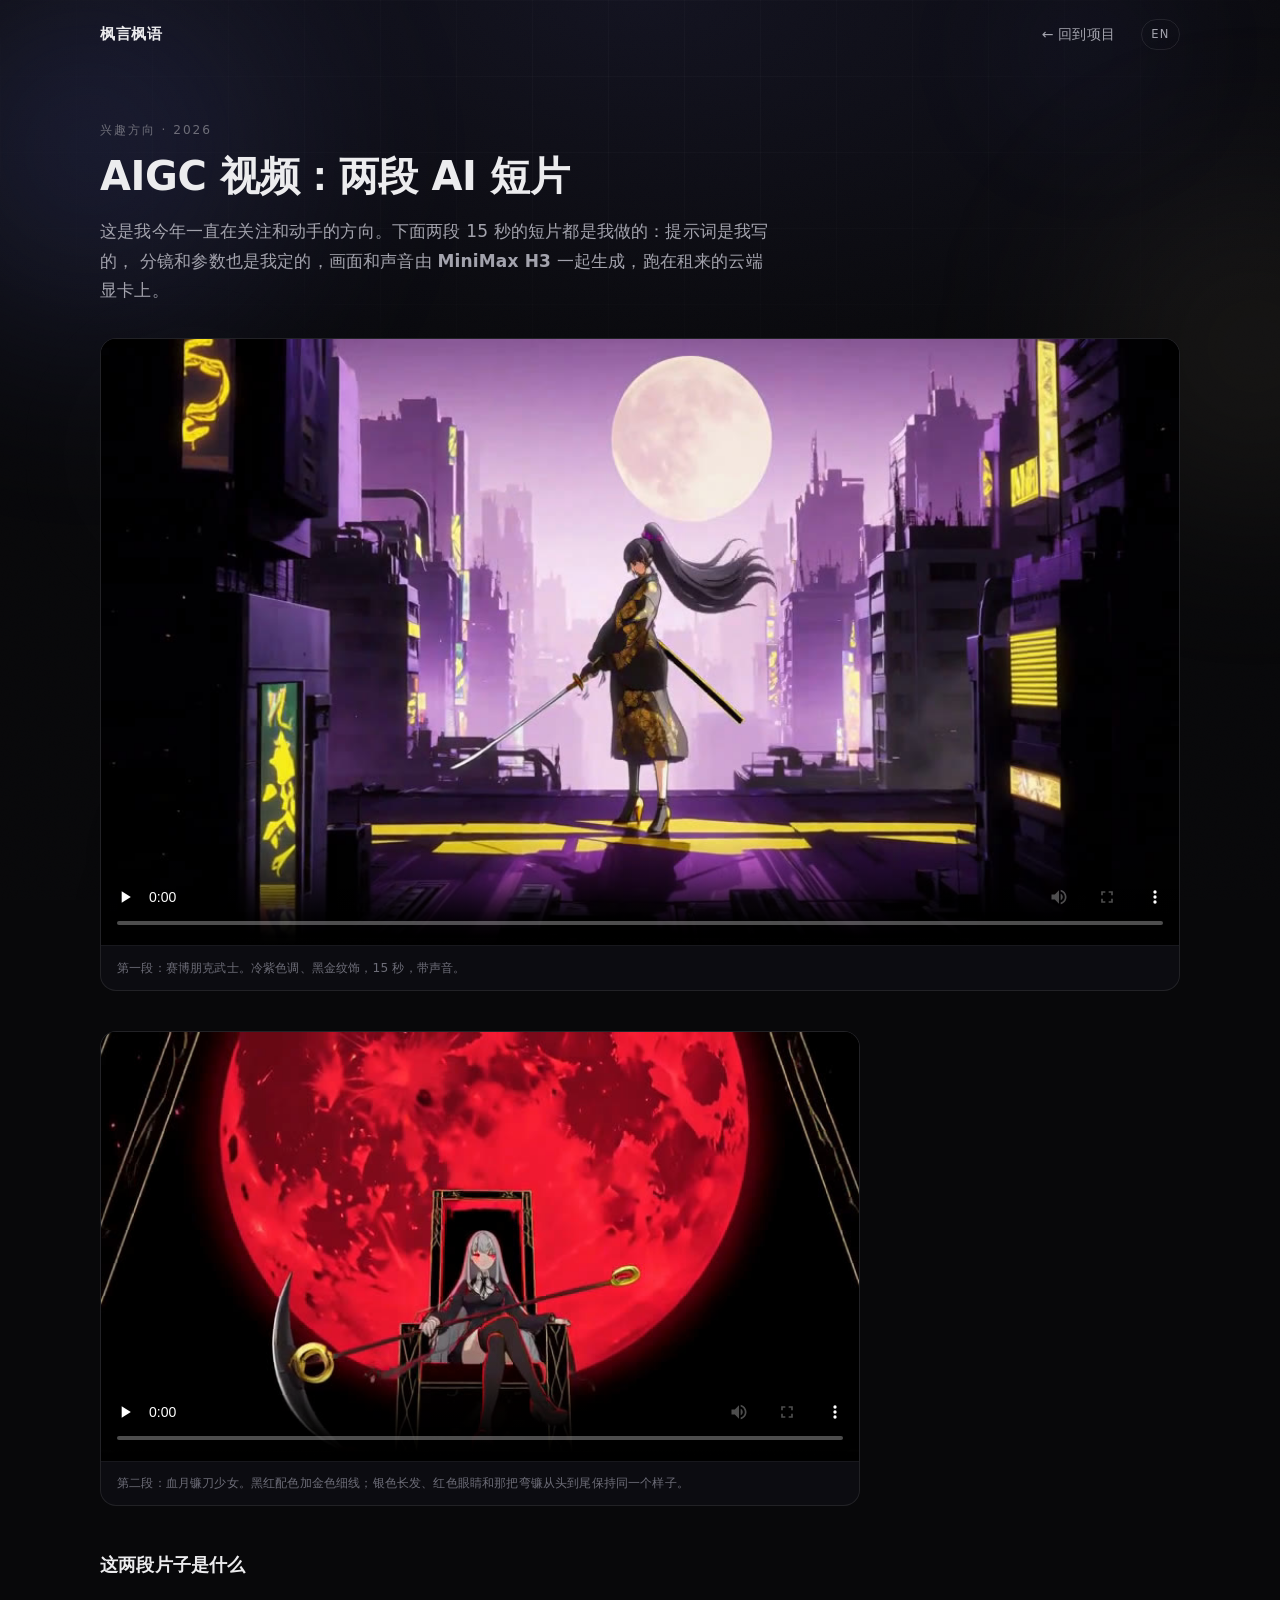
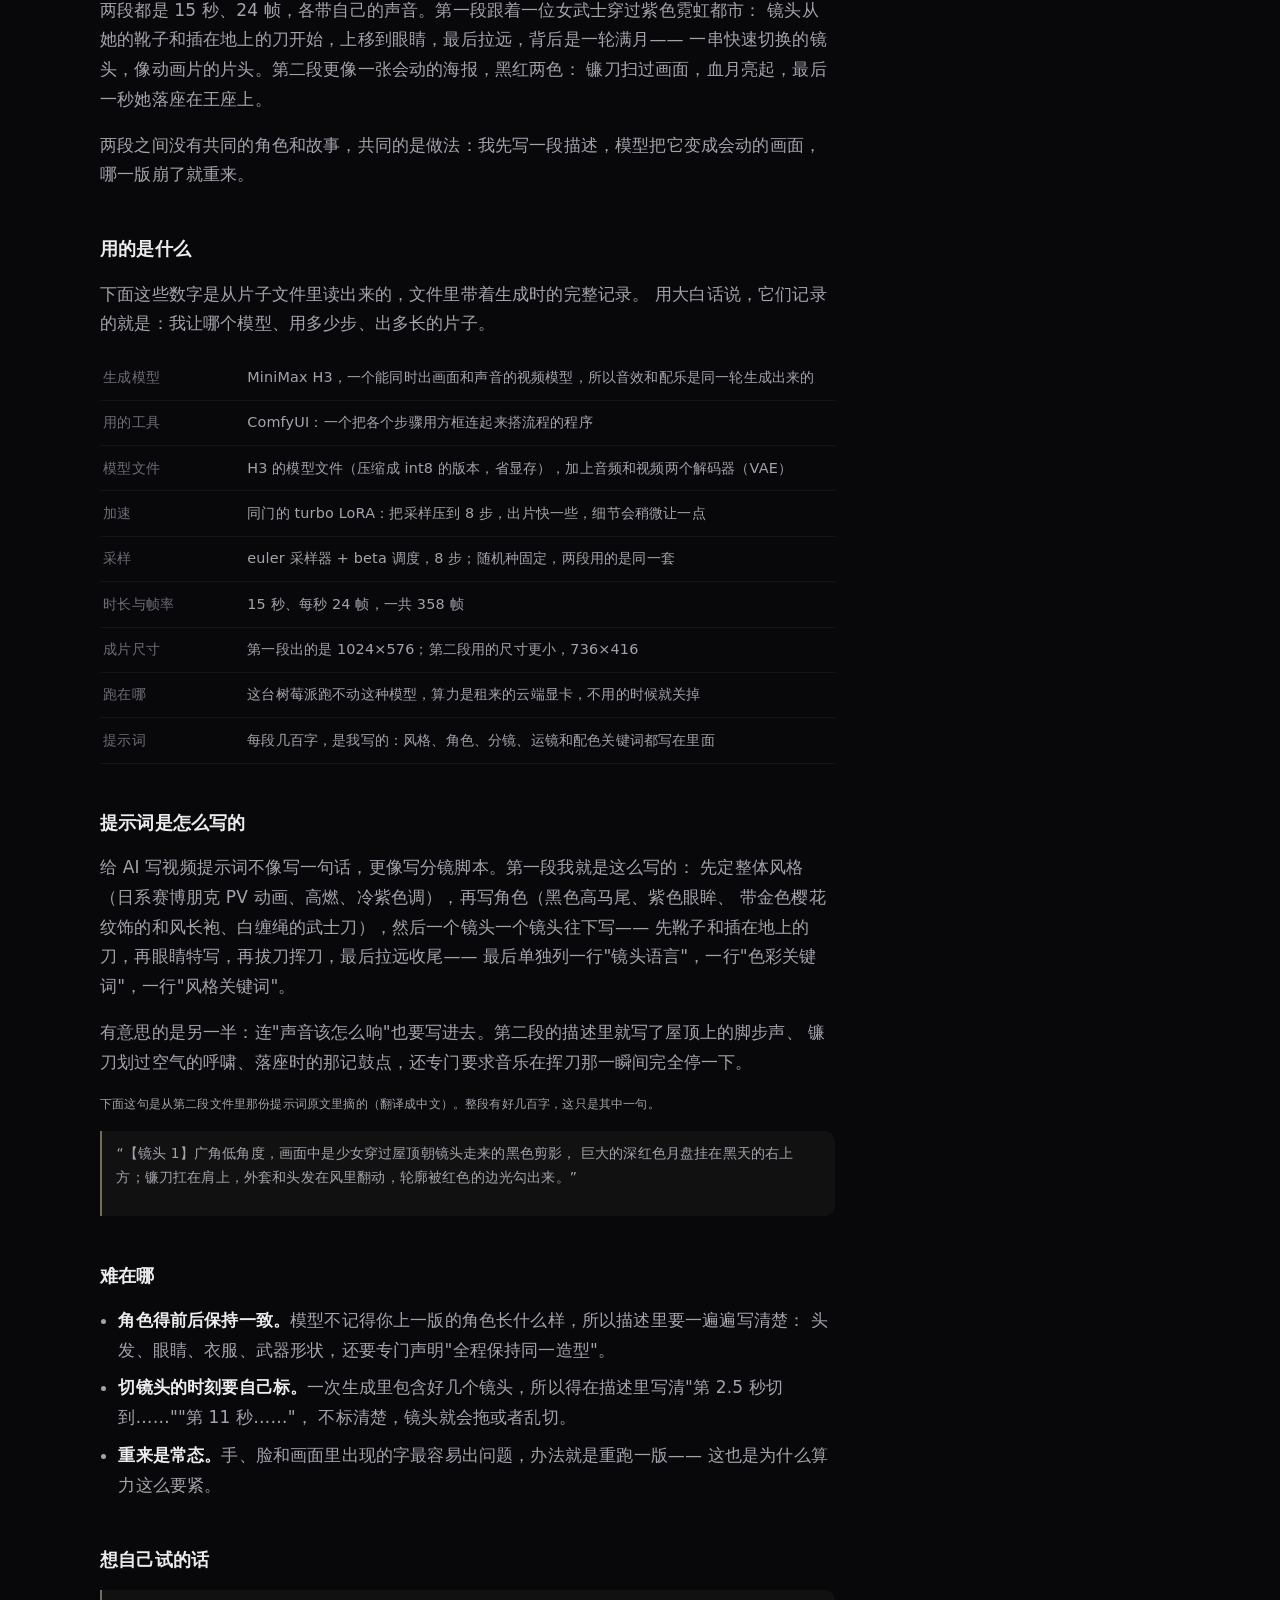
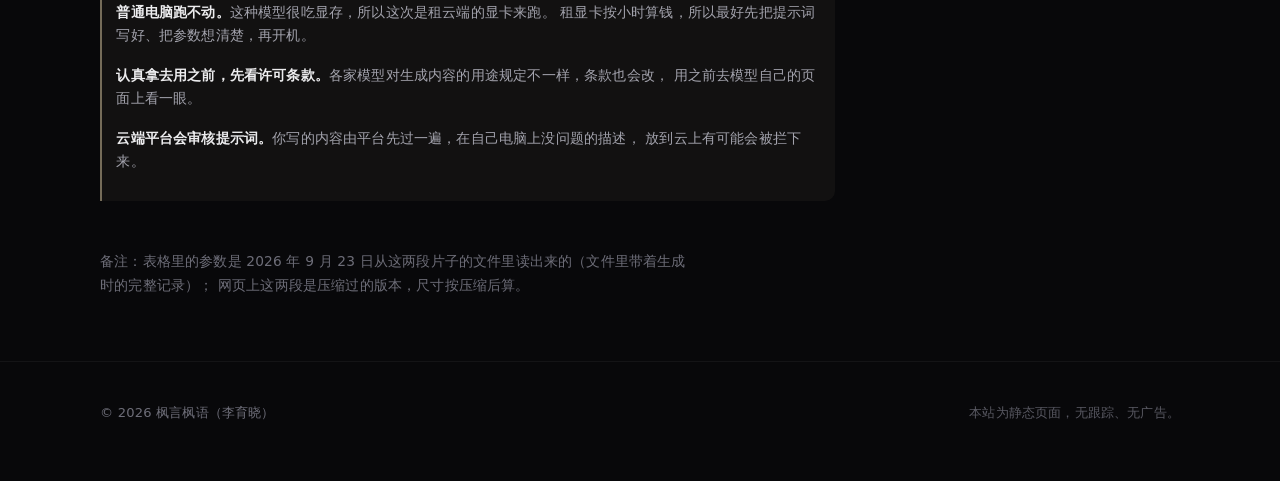
==== commit 13524b22: "AIGC 详情页去掉「不是拍出来的」这类反复强调：不再提摄像机和演员，参数表也改成平铺直叙" ====
--- a/projects/aigc.html
+++ b/projects/aigc.html
@@ -49,10 +49,9 @@
   <p class="doc__meta reveal" data-en="Interest · 2026">兴趣方向 · 2026</p>
   <h1 class="doc__title reveal" style="--d:.06s" data-en="AIGC video: two AI short clips">AIGC 视频：两段 AI 短片</h1>
   <p class="doc__lead reveal" style="--d:.12s"
-     data-en-html="This is the direction I have been following and learning this year. The two 15-second clips below are both mine: I wrote the prompts, chose the shots and set the parameters, and the model produced the picture and the sound together. There is no camera and no actor — everything in them was generated by a model called <b>MiniMax H3</b>, and the work ran on a rented cloud GPU rather than on my own little computer.">
+     data-en-html="This is the direction I have been following and learning this year. The two 15-second clips below are both mine: I wrote the prompts, chose the shots and set the parameters, and a model called <b>MiniMax H3</b> produced the picture and the sound together, running on a rented cloud GPU.">
     这是我今年一直在关注和动手的方向。下面两段 15 秒的短片都是我做的：提示词是我写的，
-    分镜和参数也是我定的，画面和声音由模型一起生成。里面没有摄像机，也没有演员——
-    用的模型叫 <b>MiniMax H3</b>，片子跑在租来的云端显卡上，不是我这台小电脑。
+    分镜和参数也是我定的，画面和声音由 <b>MiniMax H3</b> 一起生成，跑在租来的云端显卡上。
   </p>
 
   <figure class="doc__figure reveal" style="--d:.18s">
@@ -65,8 +64,8 @@
         你的浏览器不能直接播放这段视频，<a href="../assets/video/aigc-sword.mp4">点这里下载观看</a>。
       </p>
     </video>
-    <figcaption data-en="Clip 1: a cyberpunk swordswoman. Cold purple, black-and-gold trim, 15 seconds, with sound — the sound effects and the music were generated by the model as well.">
-      第一段：赛博朋克武士。冷紫色调、黑金纹饰，15 秒，带声音——音效和配乐也是模型一起生成的。
+    <figcaption data-en="Clip 1: a cyberpunk swordswoman. Cold purple, black-and-gold trim, 15 seconds, with sound.">
+      第一段：赛博朋克武士。冷紫色调、黑金纹饰，15 秒，带声音。
     </figcaption>
   </figure>
 
@@ -93,17 +92,17 @@
       一串快速切换的镜头，像动画片的片头。第二段更像一张会动的海报，黑红两色：
       镰刀扫过画面，血月亮起，最后一秒她落座在王座上。
     </p>
-    <p data-en-html="The two clips do not share a character or a story; what they share is the way they were made. I wrote a description for each one, the model turned it into moving pictures, and I re-ran it when a shot came out wrong. <b>Whatever you see in the frame — the city, the moon, her hair — was drawn by the model, not photographed.</b>">
+    <p data-en="The two clips do not share a character or a story; what they share is the way they were made. I wrote a description for each one, the model turned it into moving pictures, and I re-ran it when a shot came out wrong.">
       两段之间没有共同的角色和故事，共同的是做法：我先写一段描述，模型把它变成会动的画面，
-      哪一版崩了就重来。<b>画面里的城市、月亮、头发，全都是模型画出来的，不是拍出来的。</b>
+      哪一版崩了就重来。
     </p>
   </section>
 
   <section class="doc__section reveal">
     <h2 data-en="What I used">用的是什么</h2>
-    <p data-en="These rows are not from memory: the video file itself carries a record of the settings that made it, and I read them out of the file. In plain words, the numbers say: the model, the settings and the length I asked for.">
-      下面这些不是我凭印象写的——视频文件里带着一份生成时的完整记录，我是从文件里读出来的。
-      用大白话说，这些数字记录的就是：我让哪个模型、用多少步、出多长的片子。
+    <p data-en="These rows come from the clips themselves: each file carries a record of the settings that made it. In plain words, the numbers say: the model, the settings and the length I asked for.">
+      下面这些数字是从片子文件里读出来的，文件里带着生成时的完整记录。
+      用大白话说，它们记录的就是：我让哪个模型、用多少步、出多长的片子。
     </p>
     <table class="spec">
       <tbody>
@@ -114,7 +113,7 @@
         <tr><th data-en="Sampling">采样</th><td data-en="euler sampler, beta schedule, 8 steps, fixed seed — the same setting for both clips">euler 采样器 + beta 调度，8 步；随机种固定，两段用的是同一套</td></tr>
         <tr><th data-en="Length and frame rate">时长与帧率</th><td data-en="15 seconds, 24 frames per second — 358 frames in all">15 秒、每秒 24 帧，一共 358 帧</td></tr>
         <tr><th data-en="Output size">成片尺寸</th><td data-en="Clip 1 came out at 1024×576; clip 2 was made at a smaller size, 736×416">第一段出的是 1024×576；第二段用的尺寸更小，736×416</td></tr>
-        <tr><th data-en="Where it ran">跑在哪</th><td data-en="Not on this Raspberry Pi — it cannot run a model like this. The work ran on a rented cloud GPU, and the machine is switched off when I am not using it">不是在这台树莓派上——它跑不动这种模型。算力是租来的云端显卡，不用的时候就关掉</td></tr>
+        <tr><th data-en="Where it ran">跑在哪</th><td data-en="This Raspberry Pi cannot run a model like this, so the work ran on a rented cloud GPU; the machine is switched off when I am not using it">这台树莓派跑不动这种模型，算力是租来的云端显卡，不用的时候就关掉</td></tr>
         <tr><th data-en="The prompt">提示词</th><td data-en="Several hundred characters per clip, written by me: the style, the character, the shot list, the camera moves and the colour words">每段几百字，是我写的：风格、角色、分镜、运镜和配色关键词都写在里面</td></tr>
       </tbody>
     </table>
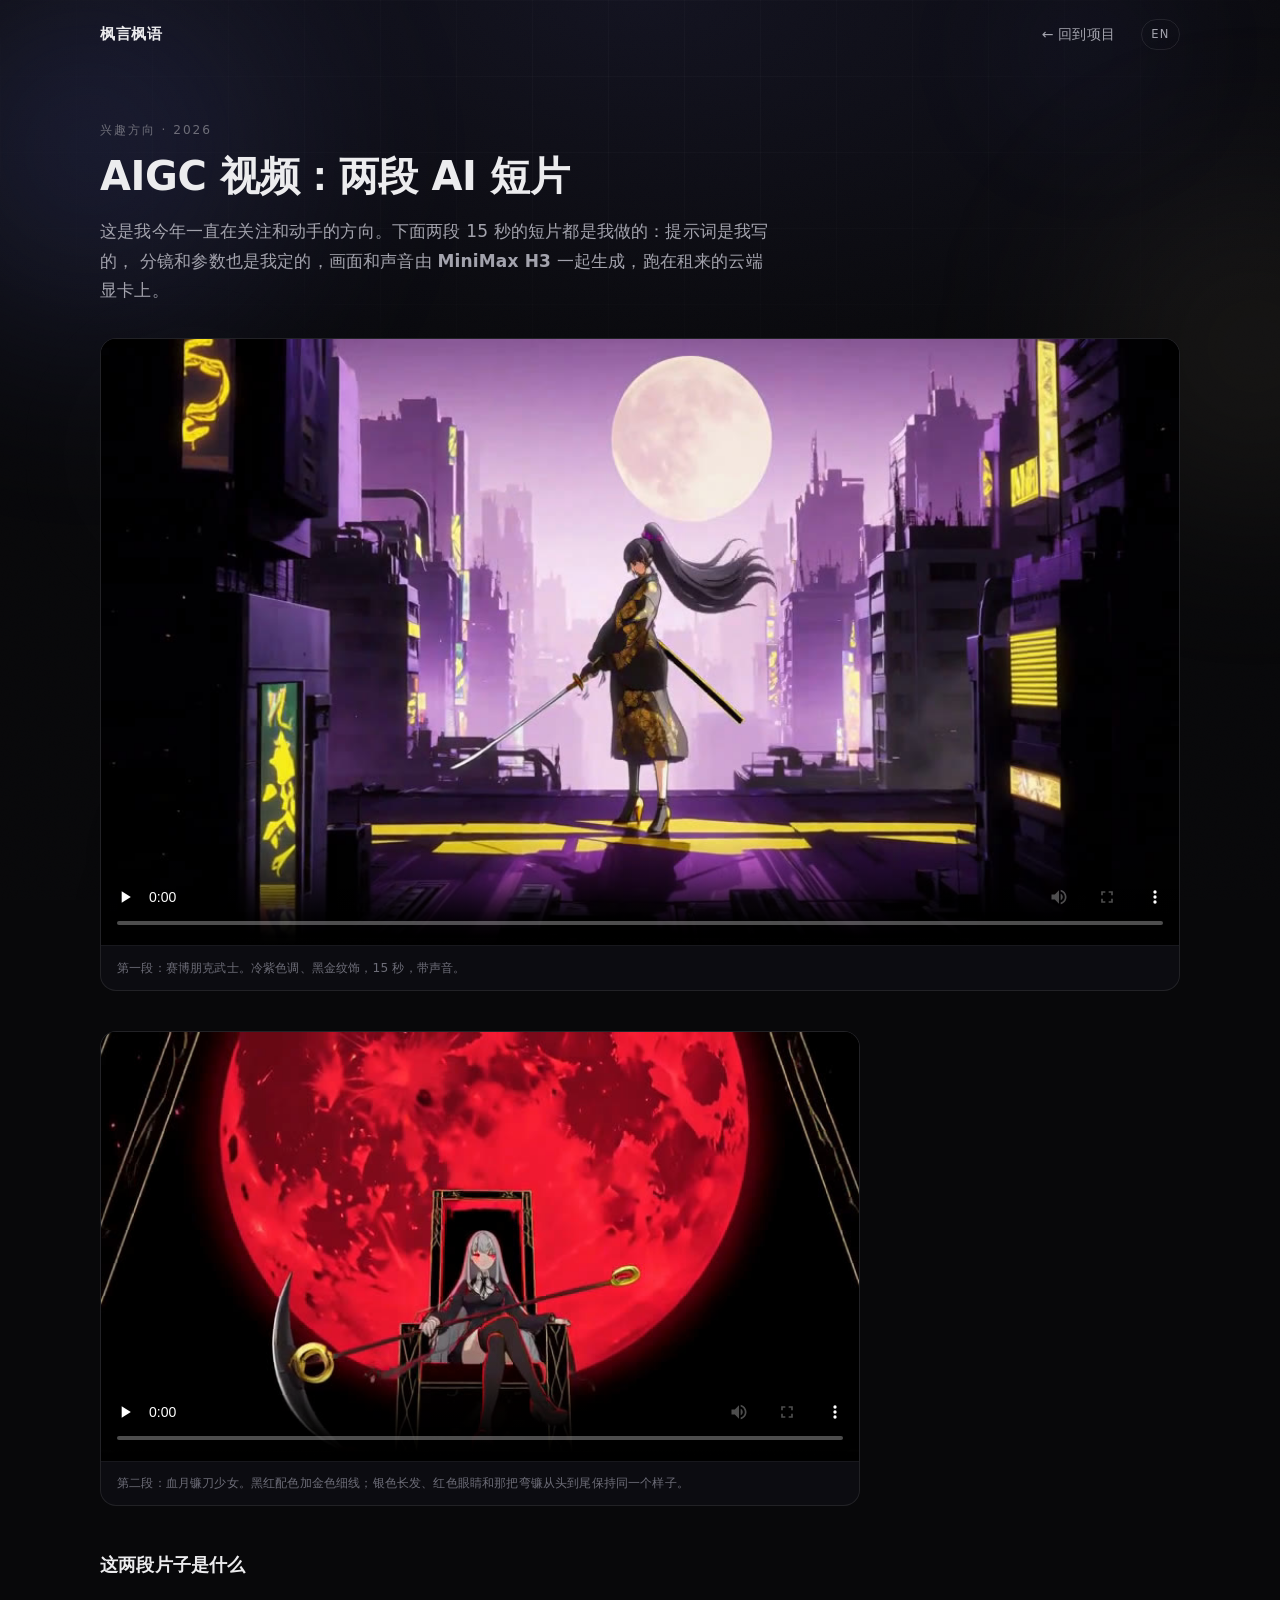
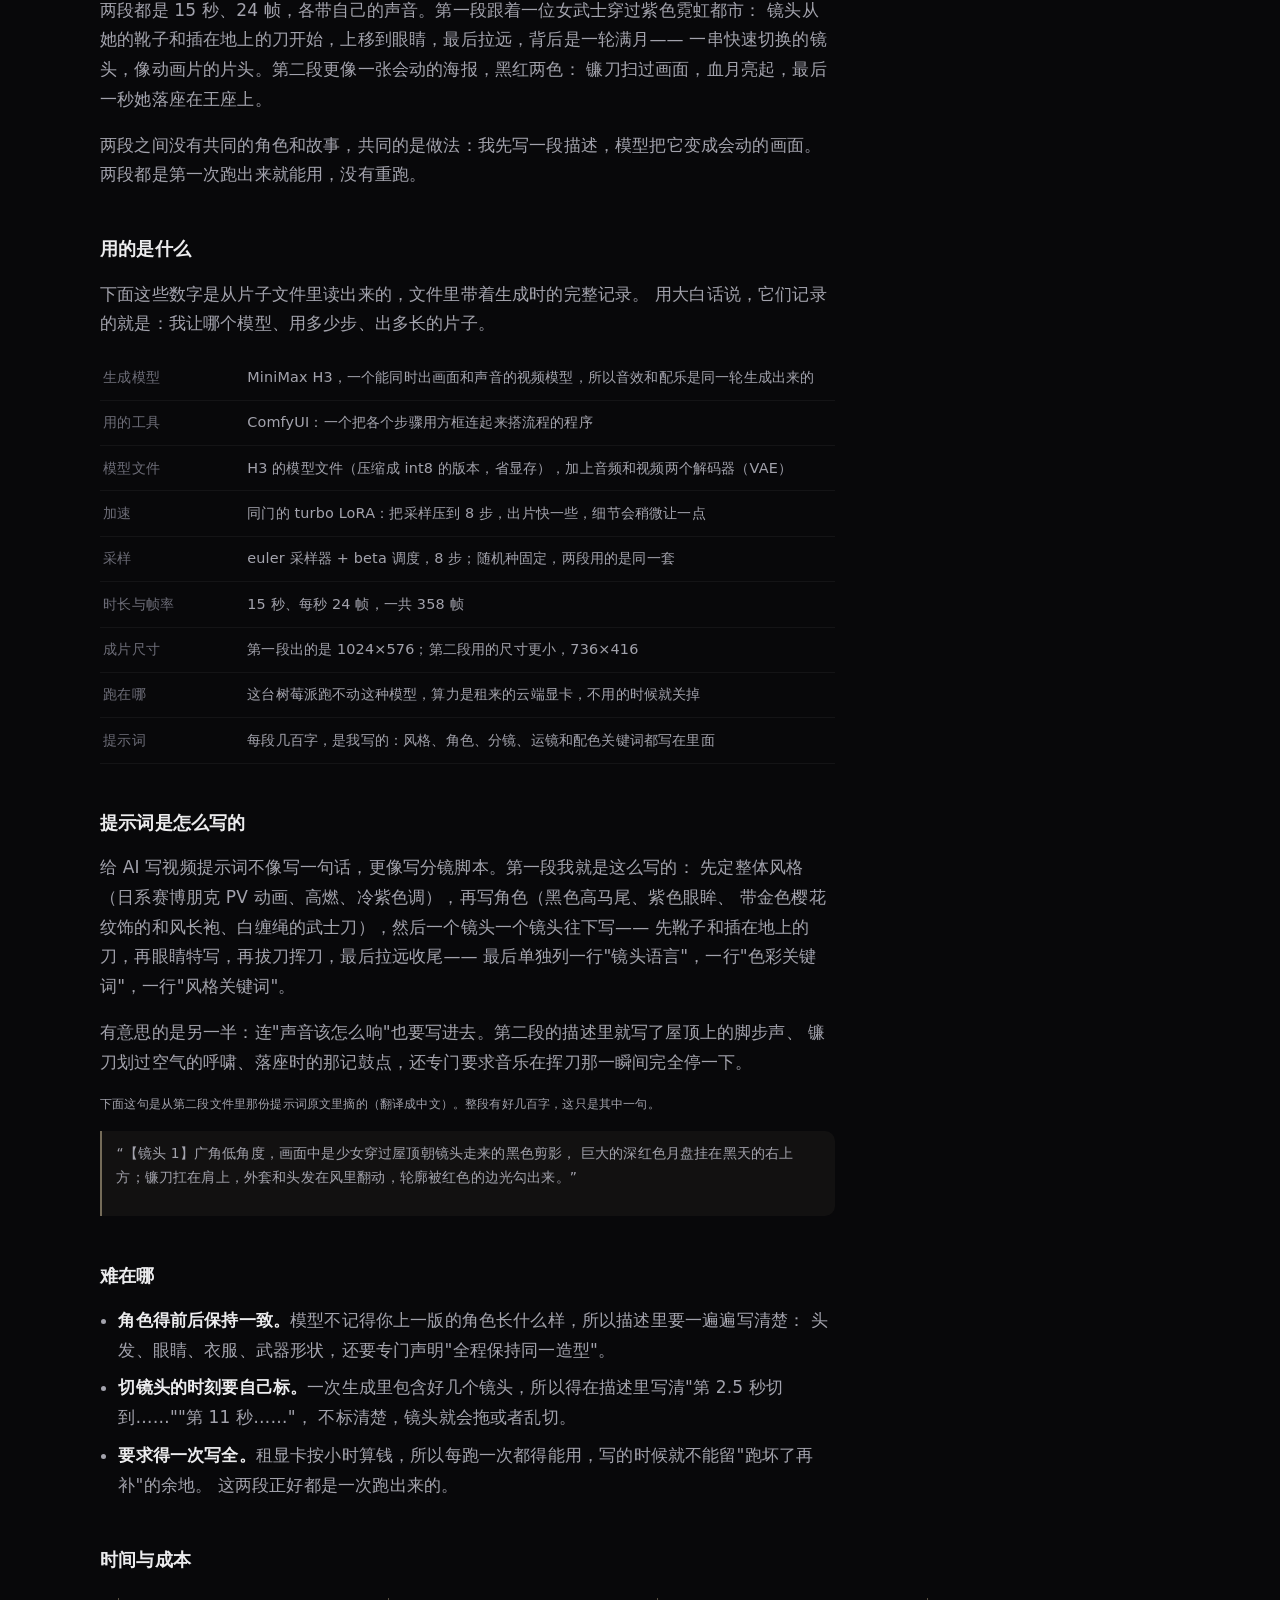
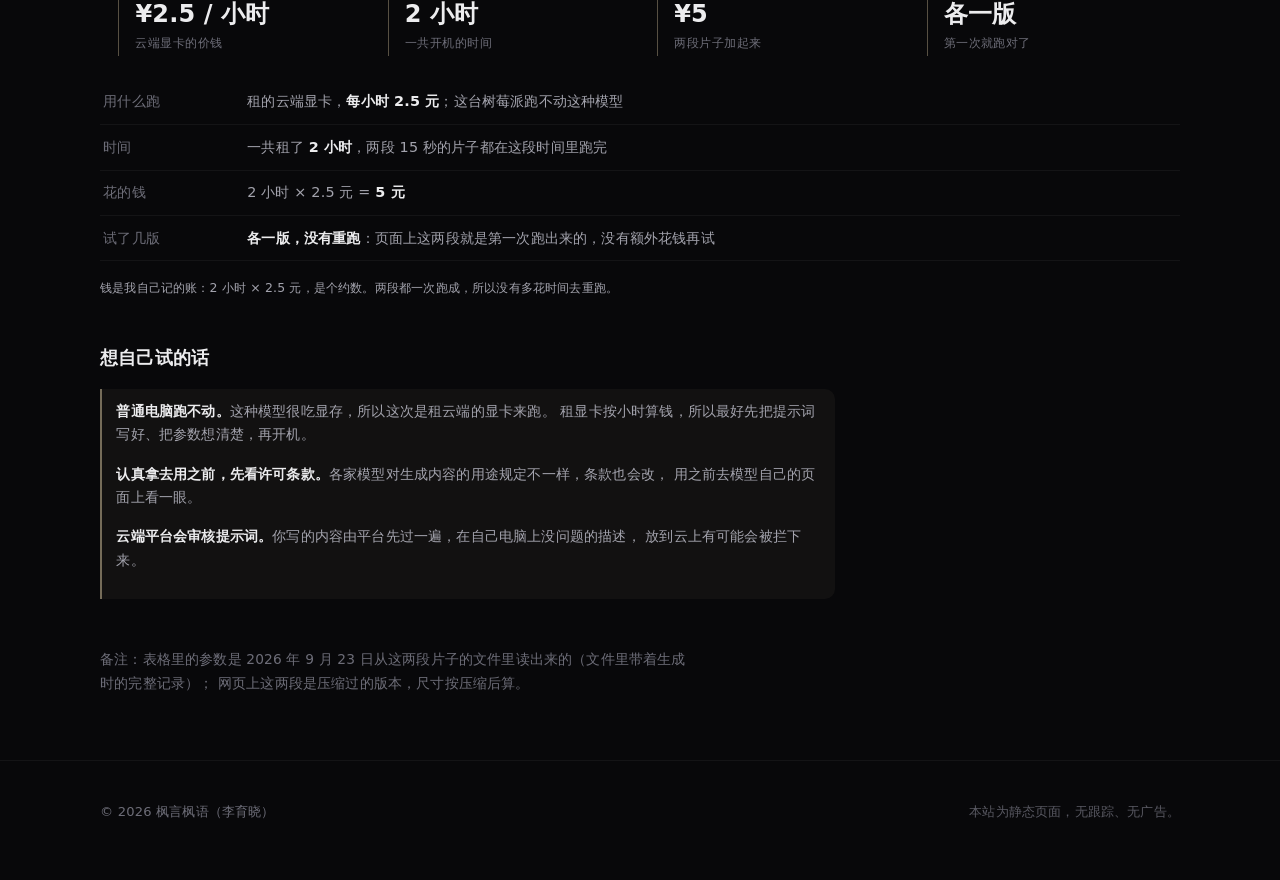
==== commit 0fd6a085: "AIGC 详情页新增「时间与成本」：2.5 元/小时租了 2 小时、两段共 5 元；两段都是一版直出，把「重来是常态」的说法改成实际情况" ====
--- a/projects/aigc.html
+++ b/projects/aigc.html
@@ -92,9 +92,9 @@
       一串快速切换的镜头，像动画片的片头。第二段更像一张会动的海报，黑红两色：
       镰刀扫过画面，血月亮起，最后一秒她落座在王座上。
     </p>
-    <p data-en="The two clips do not share a character or a story; what they share is the way they were made. I wrote a description for each one, the model turned it into moving pictures, and I re-ran it when a shot came out wrong.">
-      两段之间没有共同的角色和故事，共同的是做法：我先写一段描述，模型把它变成会动的画面，
-      哪一版崩了就重来。
+    <p data-en="The two clips do not share a character or a story; what they share is the way they were made. I wrote a description for each one, and the model turned it into moving pictures. Both came out of a single run — no reruns.">
+      两段之间没有共同的角色和故事，共同的是做法：我先写一段描述，模型把它变成会动的画面。
+      两段都是第一次跑出来就能用，没有重跑。
     </p>
   </section>
 
@@ -154,11 +154,33 @@
         <b>切镜头的时刻要自己标。</b>一次生成里包含好几个镜头，所以得在描述里写清"第 2.5 秒切到……""第 11 秒……"，
         不标清楚，镜头就会拖或者乱切。
       </li>
-      <li data-en-html="<b>Rerunning is normal.</b> Hands, faces and letters inside the frame are the usual places where a take goes wrong, and the way to deal with it is to run it again — which is also why the compute matters.">
-        <b>重来是常态。</b>手、脸和画面里出现的字最容易出问题，办法就是重跑一版——
-        这也是为什么算力这么要紧。
+      <li data-en-html="<b>The description has to be complete the first time.</b> Renting the GPU is billed by the hour, so a take has to be usable — nothing like “I will fix it on the next run” is in there. Both clips happened to come out right on the first try.">
+        <b>要求得一次写全。</b>租显卡按小时算钱，所以每跑一次都得能用，写的时候就不能留"跑坏了再补"的余地。
+        这两段正好都是一次跑出来的。
       </li>
     </ul>
+  </section>
+
+  <section class="doc__section doc__section--wide reveal">
+    <h2 data-en="Time and cost">时间与成本</h2>
+    <ul class="stats">
+      <li><span class="stats__num" data-en="¥2.5 / hour">¥2.5 / 小时</span><span class="stats__label" data-en="The price of the cloud GPU">云端显卡的价钱</span></li>
+      <li><span class="stats__num" data-en="2 hours">2 小时</span><span class="stats__label" data-en="Rented in total">一共开机的时间</span></li>
+      <li><span class="stats__num">¥5</span><span class="stats__label" data-en="For both clips">两段片子加起来</span></li>
+      <li><span class="stats__num" data-en="One take each">各一版</span><span class="stats__label" data-en="Nothing was rerun">第一次就跑对了</span></li>
+    </ul>
+    <table class="spec">
+      <tbody>
+        <tr><th data-en="What ran it">用什么跑</th><td data-en-html="A rented cloud GPU, <b>¥2.5 an hour</b>; this little Raspberry Pi cannot run a model like this">租的云端显卡，<b>每小时 2.5 元</b>；这台树莓派跑不动这种模型</td></tr>
+        <tr><th data-en="Time">时间</th><td data-en-html="Rented for <b>2 hours</b>, and both 15-second clips were finished inside that window">一共租了 <b>2 小时</b>，两段 15 秒的片子都在这段时间里跑完</td></tr>
+        <tr><th data-en="Money">花的钱</th><td data-en-html="2 hours × ¥2.5 = <b>¥5</b> in total">2 小时 × 2.5 元 = <b>5 元</b></td></tr>
+        <tr><th data-en="How many takes">试了几版</th><td data-en-html="One take each: the two clips on this page are what came out of that single run, so <b>nothing extra was spent on reruns</b>"><b>各一版，没有重跑</b>：页面上这两段就是第一次跑出来的，没有额外花钱再试</td></tr>
+      </tbody>
+    </table>
+    <p class="doc__source"
+       data-en="The money is my own tally — two hours at ¥2.5 an hour, rounded. Since both clips came out of the first run, no extra hours went into rerunning takes.">
+      钱是我自己记的账：2 小时 × 2.5 元，是个约数。两段都一次跑成，所以没有多花时间去重跑。
+    </p>
   </section>
 
   <section class="doc__section reveal">
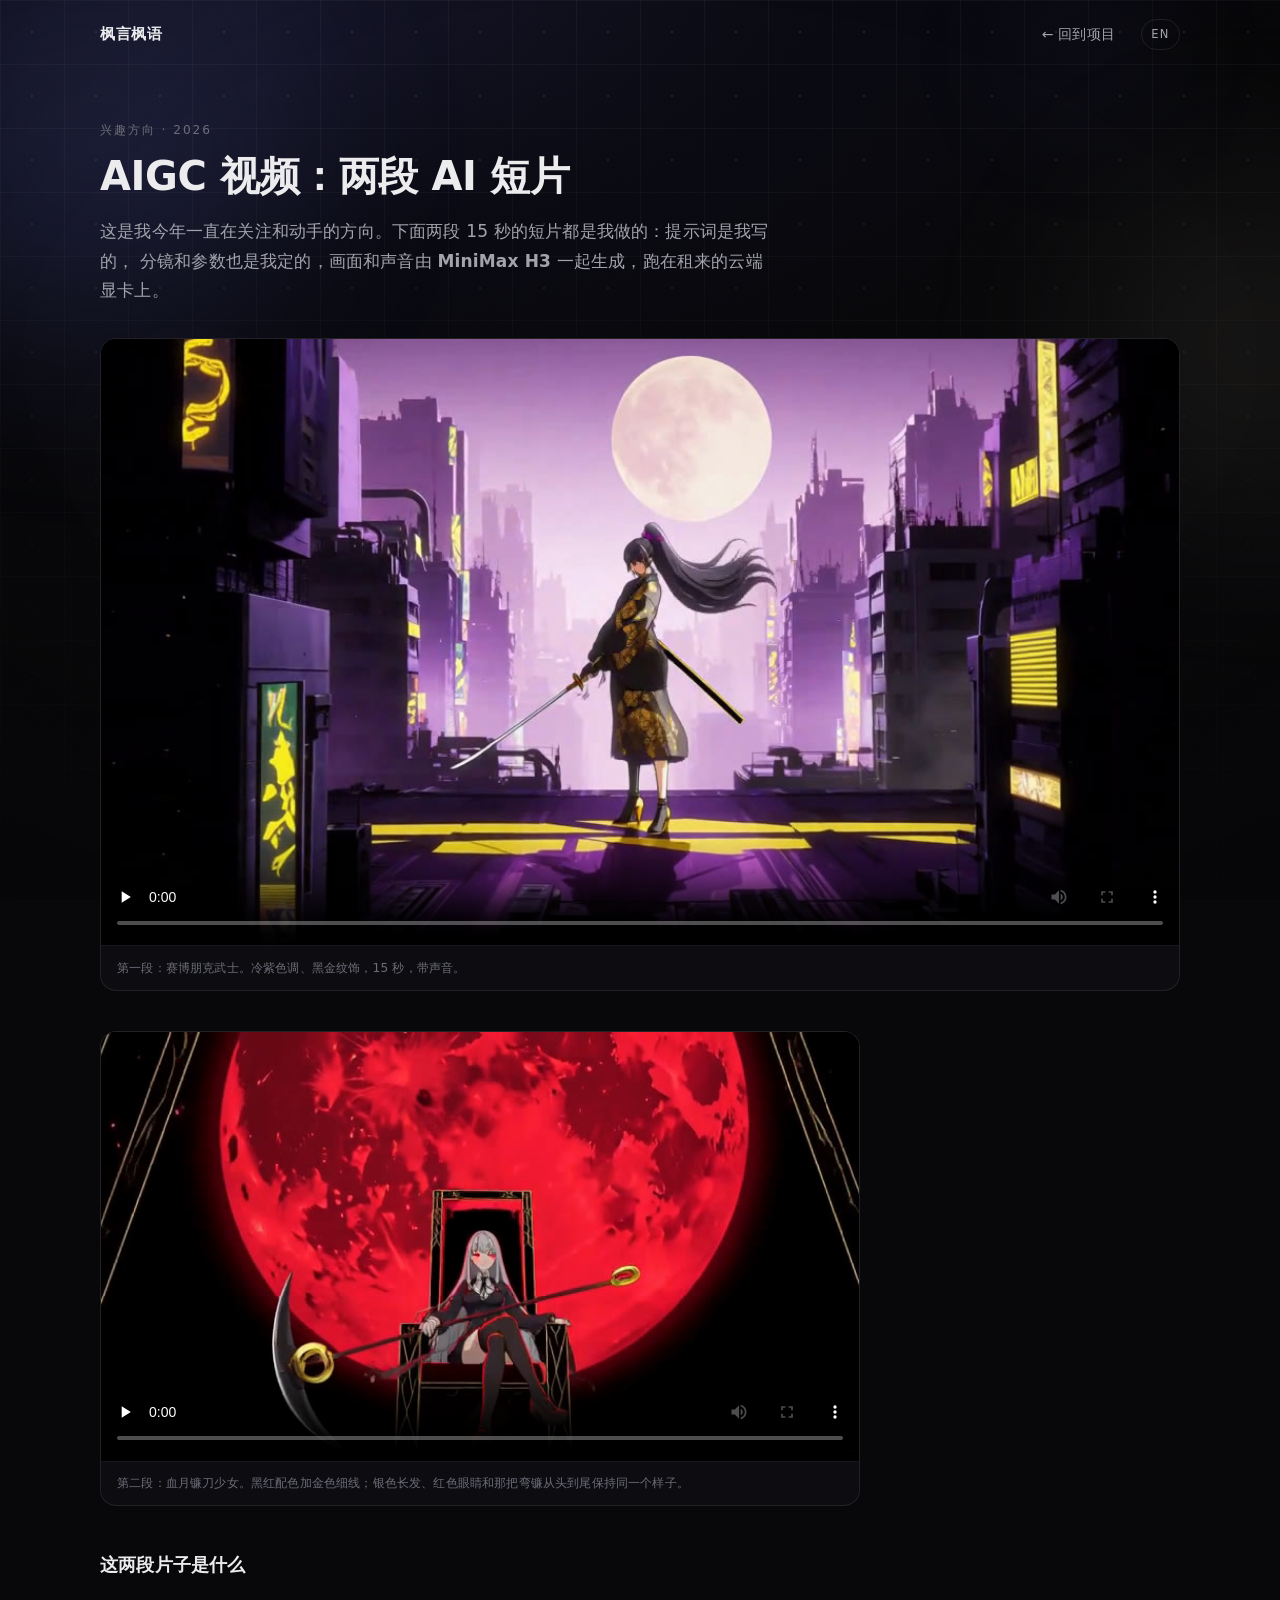
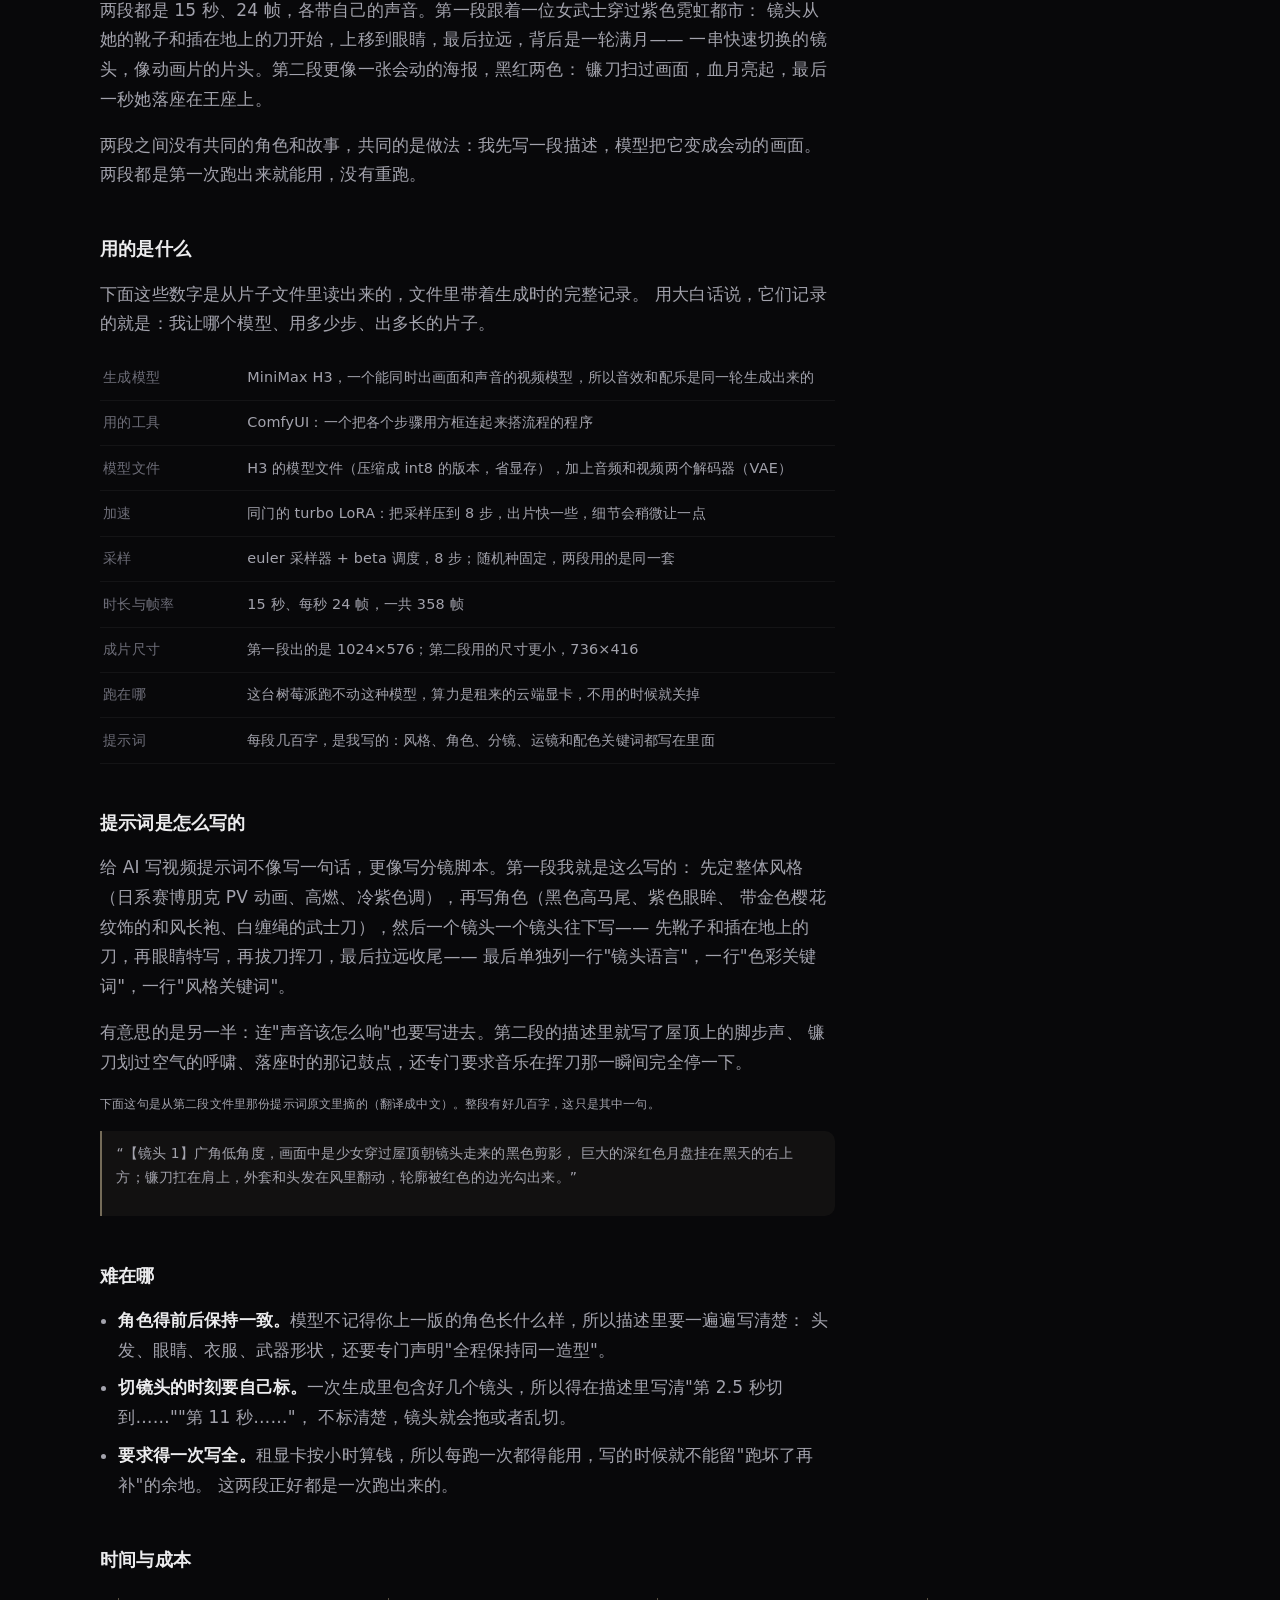
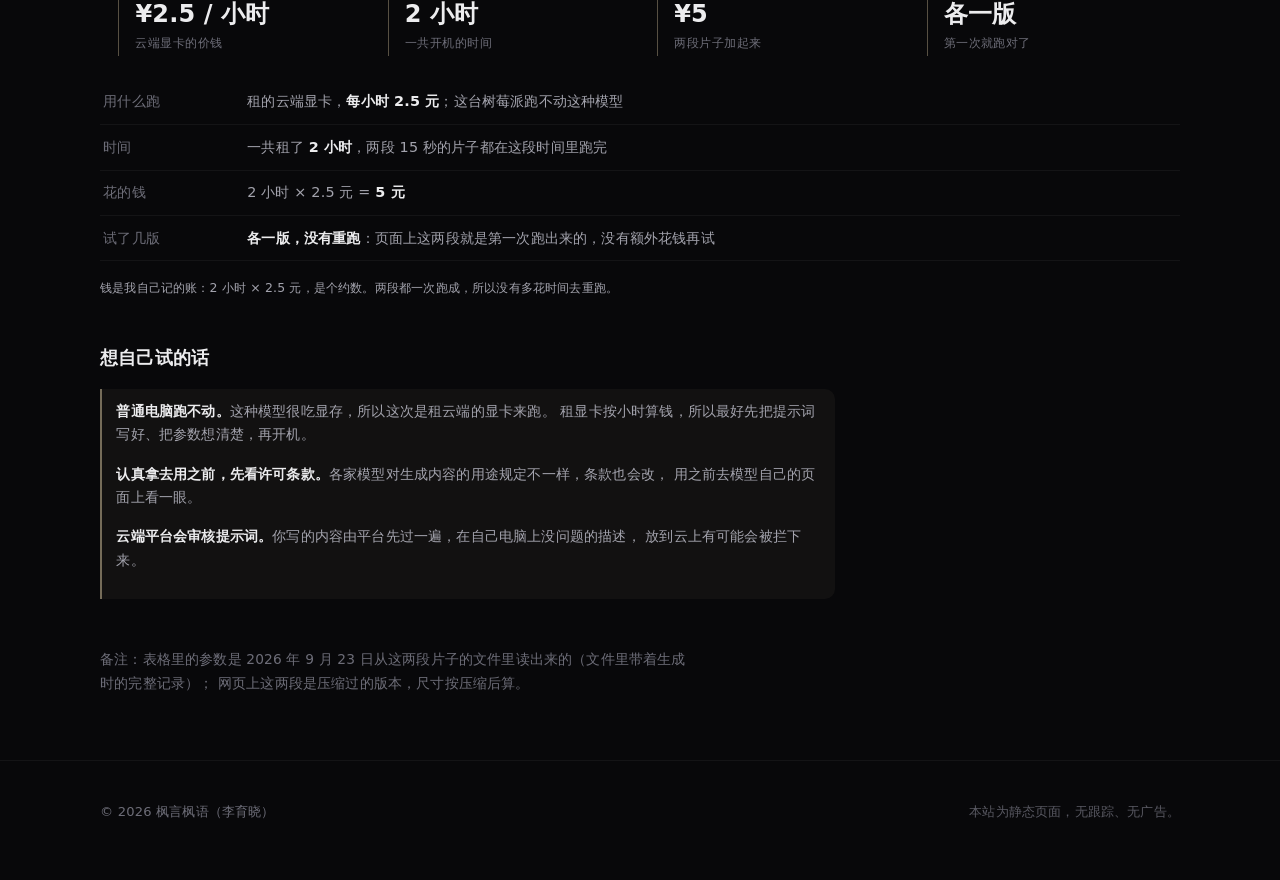
==== commit 30d7b32e: "背景加质感：光源改左上角、网格铺满整页、补暗角、颗粒调实 用户反馈"背景不够有质感"。查下来三层背景都没立住：光斑糊成一片、网格只盖住首屏 上方、颗粒透明度只有 .035 等于没有，往下滚就是一整片空" ====
--- a/projects/aigc.html
+++ b/projects/aigc.html
@@ -15,7 +15,7 @@
     if (localStorage.getItem('site-lang') === 'en') document.documentElement.classList.add('lang-en');
   } catch (e) {}
 </script>
-<link rel="stylesheet" href="../assets/style.css?v=20260923a">
+<link rel="stylesheet" href="../assets/style.css?v=20260926a">
 </head>
 <body>
 
@@ -215,6 +215,6 @@
   </div>
 </footer>
 
-<script src="../assets/main.js?v=20260923a" defer></script>
+<script src="../assets/main.js?v=20260923b" defer></script>
 </body>
 </html>
--- a/assets/style.css
+++ b/assets/style.css
@@ -68,6 +68,8 @@
    far  = 最远的大光斑（几乎看不清，最慢）
    mid  = 中景光晕（慢慢飘）
    grid/noise = 最上层的质感，静止
+   光的来向在左上角（.bg 的 radial-gradient），四周另压一层暗角（.bg::after），
+   让视线收进页面中间；整块背景是 fixed 的，滚动时不动，不会拖慢翻页。
    -------------------------------------------------------------------------- */
 .bg {
   position: fixed;
@@ -76,7 +78,7 @@
   pointer-events: none;
   overflow: hidden;
   background:
-    radial-gradient(120% 80% at 50% 0%, #131320 0%, var(--bg) 58%),
+    radial-gradient(115% 85% at 18% -6%, #16162a 0%, #0a0a12 40%, var(--bg) 68%),
     var(--bg);
 }
 
@@ -105,6 +107,7 @@
 .blob--3 {
   width: 52vw; height: 52vw; left: 22vw; bottom: -22vh;
   background: radial-gradient(circle, rgba(86, 70, 150, .34), transparent 70%);
+  opacity: .36;
   animation: drift-c 64s ease-in-out infinite alternate;
 }
 
@@ -136,26 +139,42 @@
   to   { transform: translate3d(-4vw, -7vh, 0) scale(1.1); }
 }
 
-/* 细网格：只在上半屏可见，避免整屏噪 */
+/* 细网格 + 点阵（2026-09-26 改）：
+   原来是一张很淡的网，只盖住首屏上方，往下滚就是一大片空黑，看着平。
+   现在改成 64 像素一格的细线，线交叉处点一个小点，一路铺到页面底部；
+   再用"自上而下由亮到暗"的遮罩收一收，越往下越淡，不跟正文抢注意力。
+   这一层是静止的背景图，不参与任何动画。 */
 .bg__grid {
   position: absolute;
   inset: 0;
   background-image:
-    linear-gradient(to right, var(--line-soft) 1px, transparent 1px),
-    linear-gradient(to bottom, var(--line-soft) 1px, transparent 1px);
-  background-size: 76px 76px;
-  mask-image: radial-gradient(90% 60% at 50% 12%, #000 0%, transparent 78%);
-  -webkit-mask-image: radial-gradient(90% 60% at 50% 12%, #000 0%, transparent 78%);
-  opacity: .55;
-}
-
-/* 颗粒质感：让大面积深色不至于"死黑" */
+    linear-gradient(to right, rgba(255, 255, 255, .055) 1px, transparent 1px),
+    linear-gradient(to bottom, rgba(255, 255, 255, .055) 1px, transparent 1px),
+    radial-gradient(circle, rgba(255, 255, 255, .13) 1px, transparent 1.4px);
+  background-size: 64px 64px;
+  mask-image: linear-gradient(180deg, #000 0%, rgba(0, 0, 0, .45) 55%, rgba(0, 0, 0, .18) 100%);
+  -webkit-mask-image: linear-gradient(180deg, #000 0%, rgba(0, 0, 0, .45) 55%, rgba(0, 0, 0, .18) 100%);
+  opacity: .75;
+}
+
+/* 颗粒质感：让大面积深色不至于"死黑"，也顺手打散渐变的色带（深色渐变最容易
+   出现一圈圈色带，看着就廉价）。
+   2026-09-26：透明度 .035 → .07、混合方式 overlay → soft-light——原来太淡，等于没有。 */
 .bg__noise {
   position: absolute;
   inset: 0;
   background-image: url("data:image/svg+xml,%3Csvg xmlns='http://www.w3.org/2000/svg' width='160' height='160'%3E%3Cfilter id='n'%3E%3CfeTurbulence type='fractalNoise' baseFrequency='.85' numOctaves='3'/%3E%3C/filter%3E%3Crect width='100%25' height='100%25' filter='url(%23n)'/%3E%3C/svg%3E");
-  opacity: .035;
-  mix-blend-mode: overlay;
+  opacity: .07;
+  mix-blend-mode: soft-light;
+}
+
+/* 暗角：四周压暗、中间留亮，画面立刻有了"打光"的纵深，不再是一块平的深色。
+   它盖在网格和颗粒上面（::after 画在子元素之后），用来收边。 */
+.bg::after {
+  content: "";
+  position: absolute;
+  inset: 0;
+  background: radial-gradient(120% 100% at 50% 40%, transparent 40%, rgba(4, 4, 6, .6) 100%);
 }
 
 /* 跟随鼠标的柔光：制造"打光"的感觉 */
@@ -549,6 +568,25 @@
 /* 标题和配图都可以点进详情页，鼠标移上去给个暗示 */
 .card__title a:hover,
 .card__media a:hover { color: var(--accent); }
+
+/* 整张卡片都能点进详情页。
+   做法是让标题里那个链接伸出一层"透明的膜"铺满整张卡（同行里管这叫 stretch link）：
+   访客点配图、点说明文字、点卡片空白处都会进详情页，不用非要去戳标题或"看详情"那行小字。
+   没有详情页的卡片（这个网站、乒乓球）标题里本来就没有链接，所以不受影响，鼠标也不会变成手型。 */
+.card__title a::after {
+  content: "";
+  position: absolute;
+  inset: 0;
+  z-index: 1;
+}
+/* 卡片里另外那些外链（比如复刻播放器的"出处"）要压在膜上面，否则会被膜挡住点不到 */
+.card__credit a,
+.card__note a {
+  position: relative;
+  z-index: 2;
+}
+.card:has(.card__title a) { cursor: pointer; }
+.card:has(.card__title a):hover .card__more a { color: var(--fg); }
 
 /* --------------------------------------------------------------------------
    音乐墙：几张封面分给几列，每列各走各的（有的往上、有的往下、快慢也不同）
@@ -1217,3 +1255,77 @@
   font-size: .86rem;
   line-height: 1.7;
 }
+
+/* ==========================================================================
+   看板娘（Live2D 角色）
+   1) 平时是隐藏的：只有 assets/mascot.js 判断"屏幕够宽 + 没开减少动效"之后，
+      才会给她加上 .is-on 把她显示出来；手机和窄窗口永远看不到她，也不会下载模型。
+   2) 位置由这里说了算：钉在右下角、不跟着页面滚动（2026-09-25 从左边挪过来的）。
+   3) 她会做动作（眨眼、视线跟着鼠标、点一下有反应），也会说话：
+      见面按钟点打招呼、你复制页面文字时提醒一句。气泡和状态条的文字、
+      开关都写在 assets/mascot.js 里，这里只管它们摆在哪。
+   ========================================================================== */
+#mascot {
+  position: fixed;
+  /* 容器右边缘往屏幕外挪 39 像素；实测她**身体**离屏幕右边缘约 64~68 像素
+     （1600 宽 / 1400 宽各量过一次），她在容器里本来就偏左一点，所以这个数不等于 39 */
+  right: -39px;
+  bottom: 0;
+  width: 300px;   /* 2026-09-25 尺寸翻倍：150×224 → 300×448（scale 也跟着 0.055 → 0.11） */
+  height: 448px;  /* 比模型本身宽：给"休息"按钮留位置，也让鼠标能移到它上面 */
+  z-index: 5;
+  display: none;
+}
+#mascot.is-on { display: block; }
+/* 菜单只留"休息"一个（2026-09-25 实测过另外三个，都没用）：
+   "切换衣服" —— 仓库里只有一套贴图，点了只弹一句"该模型没有其他衣服~"；
+   "切换模型" —— models 里只有她一个，点了等于把同一个模型重新加载一遍
+                 （实测会重新请求 13 个模型文件，她滑出去再滑回来）；
+   "关于"     —— 库写死的 window.open("https://oml2d.com")，把访客带去别人的网站。
+   按 data-name 精准藏掉，其余保持库里原样。 */
+#oml2d-menus .oml2d-menus-item[data-name="SwitchModelClothes"],
+#oml2d-menus .oml2d-menus-item[data-name="SwitchModel"],
+#oml2d-menus .oml2d-menus-item[data-name="About"] { display: none !important; }
+
+/* 库里的气泡/菜单是按"整个大舞台"的百分比排版的，我们的容器只有 300×448，
+   照它的默认值会被挤成一条竖着的小纸条、还会被屏幕边缘切掉。下面挪到正确位置。
+   位置是在浏览器里量出来的：元素的下边缘在"容器底边往上 bottom 像素"处，再往上长。
+   她钉在右下角，所以气泡和菜单都摆在她左边（right = 离容器右边缘多远）。
+   ⚠️ 改 #mascot 的宽高或 mascot.js 里的 scale 之后，这三个数要重新量。 */
+#oml2d-tips {
+  left: auto !important;
+  right: 191px !important;
+  top: auto !important;
+  bottom: 370px !important;
+  transform: none !important;
+  width: 300px !important;
+  min-height: 0 !important;
+  font-size: 15px !important;
+  line-height: 1.65 !important;
+  padding: 10px 14px !important;
+  text-align: left !important;
+  border: none !important;
+  border-radius: 12px !important;
+  color: #26262e !important;        /* 库默认白字，压在香槟金底上根本看不清 */
+  pointer-events: none !important;  /* 气泡只是提示，别挡住底下的内容 */
+}
+#oml2d-menus {
+  left: auto !important;
+  right: 191px !important;
+  bottom: 150px !important;          /* 库默认 bottom:10%（只有 45 像素），按钮会被底边切掉 */
+}
+/* 状态条是从屏幕边缘滑出来的竖条，往里挪 2 像素，免得白色描边被屏幕切掉；
+   她在右边，所以状态条也跟着挪到右边。 */
+#oml2d-statusBar { right: 2px !important; left: auto !important; }
+#oml2d-stage {
+  position: absolute !important;
+  left: 0 !important;
+  right: auto !important;
+  bottom: 0 !important;
+  width: 100% !important;
+  height: 100% !important;
+}
+/* 屏幕上放不下就不显示（和 assets/mascot.js 里的门槛保持一致） */
+@media (max-width: 1399px) {
+  #mascot { display: none !important; }
+}
